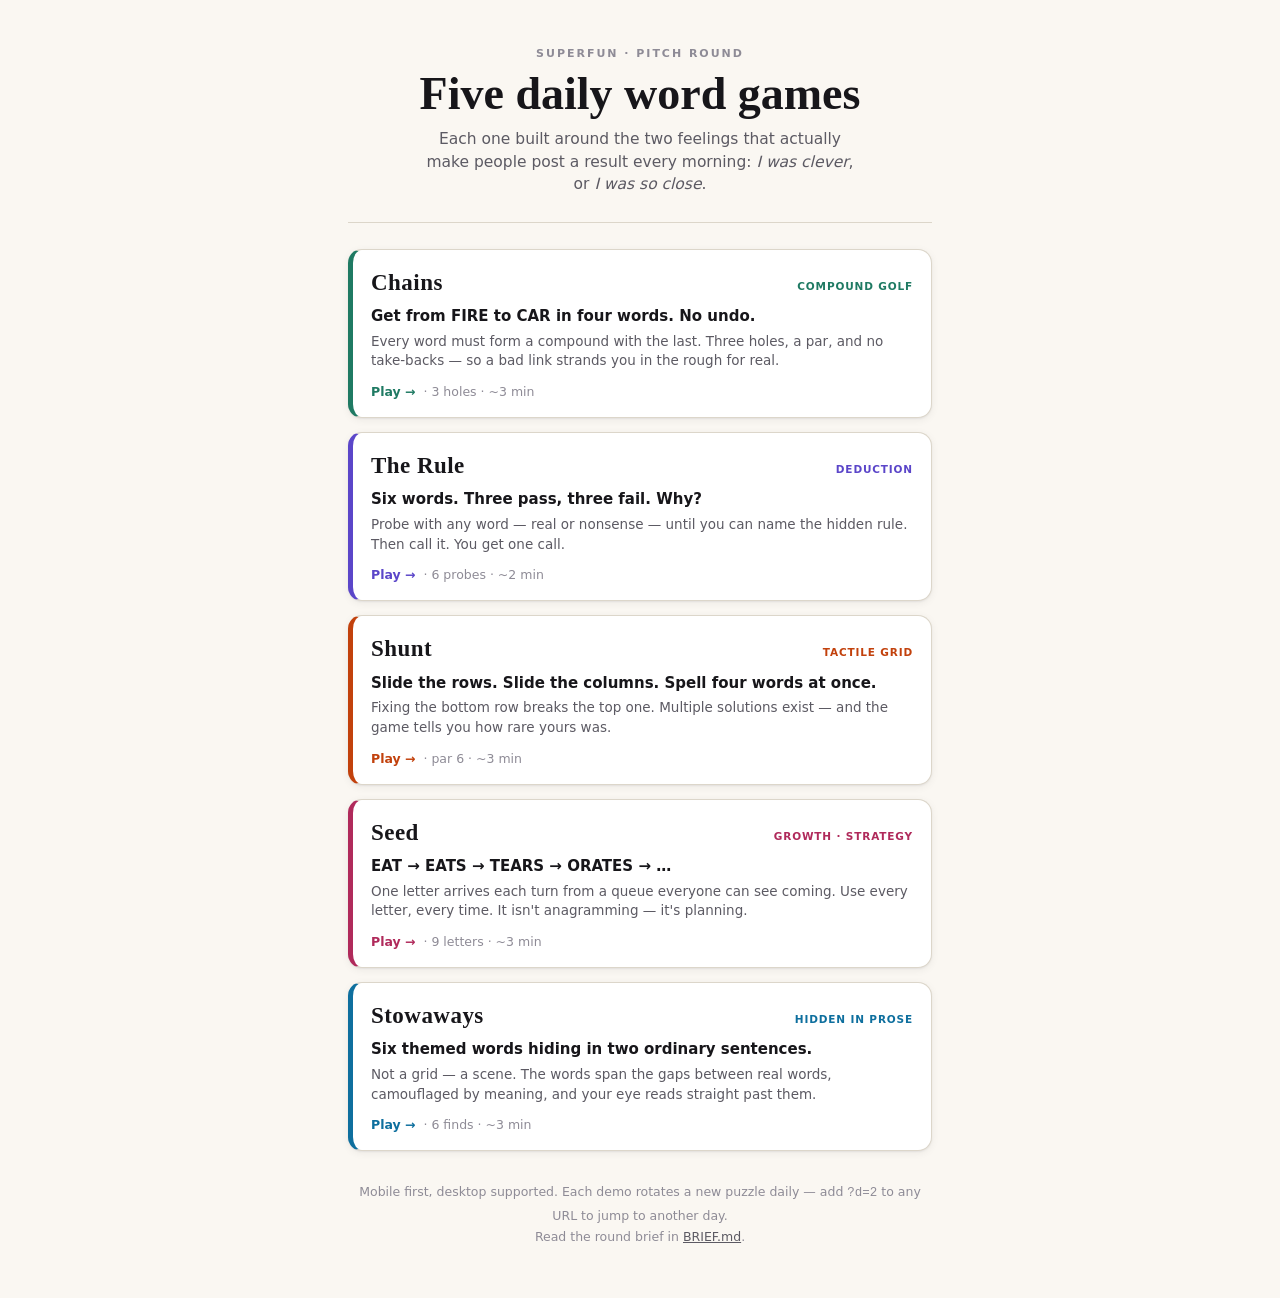
==== index.html @ ab6f42da "Add shared kit, lexicon data, and hub for the five daily word game pitches Foundation for the pitch " ====
<!doctype html>
<html lang="en">
<head>
<meta charset="utf-8">
<meta name="viewport" content="width=device-width, initial-scale=1, viewport-fit=cover">
<title>Superfun Daily — five pitches</title>
<link rel="stylesheet" href="shared/kit.css">
<style>
  .wrap { max-width: 620px; margin: 0 auto; padding: 28px 18px calc(40px + var(--safe-b)); }
  .hero { text-align: center; padding: 18px 0 26px; border-bottom: 1px solid var(--line); margin-bottom: 26px; }
  .hero .eyebrow { font-size: 11px; letter-spacing: .18em; text-transform: uppercase; color: var(--ink-3); font-weight: 700; }
  .hero h1 { font-family: var(--font-display); font-size: clamp(32px, 9vw, 46px); margin: 8px 0 10px; font-weight: 600; line-height: 1.05; }
  .hero p { color: var(--ink-2); font-size: 15.5px; margin: 0 auto; max-width: 44ch; }
  .grid { display: grid; gap: 14px; }
  .card {
    display: block; text-decoration: none; color: inherit;
    background: var(--white); border: 1px solid var(--line);
    border-left: 5px solid var(--c); border-radius: var(--r);
    padding: 16px 18px; box-shadow: var(--shadow-1);
    transition: transform .14s, box-shadow .18s;
  }
  .card:hover { transform: translateY(-2px); box-shadow: var(--shadow-2); }
  .card .top { display: flex; align-items: baseline; gap: 10px; }
  .card h2 { font-family: var(--font-display); font-size: 23px; margin: 0; font-weight: 600; letter-spacing: .02em; }
  .card .dna { margin-left: auto; font-size: 10.5px; letter-spacing: .08em; text-transform: uppercase; color: var(--c); font-weight: 700; white-space: nowrap; }
  .card .hook { color: var(--ink); font-size: 15px; margin: 7px 0 4px; font-weight: 600; }
  .card .why { color: var(--ink-2); font-size: 13.5px; margin: 0; }
  .card .go { margin-top: 12px; display: flex; gap: 8px; align-items: center; font-size: 12.5px; color: var(--ink-3); }
  .card .go b { color: var(--c); font-weight: 700; }
  .foot { margin-top: 30px; text-align: center; color: var(--ink-3); font-size: 12.5px; line-height: 1.7; }
  .foot a { color: var(--ink-2); }
</style>
</head>
<body>
<div class="wrap">
  <div class="hero">
    <div class="eyebrow">Superfun · pitch round</div>
    <h1>Five daily word games</h1>
    <p>Each one built around the two feelings that actually make people post a
       result every morning: <em>I was clever</em>, or <em>I was so close</em>.</p>
  </div>

  <div class="grid">
    <a class="card" href="chains/" style="--c:#1f7a63">
      <div class="top"><h2>Chains</h2><span class="dna">Compound golf</span></div>
      <p class="hook">Get from FIRE to CAR in four words. No undo.</p>
      <p class="why">Every word must form a compound with the last. Three holes, a par,
        and no take-backs — so a bad link strands you in the rough for real.</p>
      <div class="go"><b>Play →</b> <span>· 3 holes · ~3 min</span></div>
    </a>

    <a class="card" href="rule/" style="--c:#5b46c9">
      <div class="top"><h2>The Rule</h2><span class="dna">Deduction</span></div>
      <p class="hook">Six words. Three pass, three fail. Why?</p>
      <p class="why">Probe with any word — real or nonsense — until you can name the
        hidden rule. Then call it. You get one call.</p>
      <div class="go"><b>Play →</b> <span>· 6 probes · ~2 min</span></div>
    </a>

    <a class="card" href="shunt/" style="--c:#c2410c">
      <div class="top"><h2>Shunt</h2><span class="dna">Tactile grid</span></div>
      <p class="hook">Slide the rows. Slide the columns. Spell four words at once.</p>
      <p class="why">Fixing the bottom row breaks the top one. Multiple solutions exist —
        and the game tells you how rare yours was.</p>
      <div class="go"><b>Play →</b> <span>· par 6 · ~3 min</span></div>
    </a>

    <a class="card" href="seed/" style="--c:#b02a5b">
      <div class="top"><h2>Seed</h2><span class="dna">Growth · strategy</span></div>
      <p class="hook">EAT → EATS → TEARS → ORATES → …</p>
      <p class="why">One letter arrives each turn from a queue everyone can see coming.
        Use every letter, every time. It isn't anagramming — it's planning.</p>
      <div class="go"><b>Play →</b> <span>· 9 letters · ~3 min</span></div>
    </a>

    <a class="card" href="stowaways/" style="--c:#0e6f9e">
      <div class="top"><h2>Stowaways</h2><span class="dna">Hidden in prose</span></div>
      <p class="hook">Six themed words hiding in two ordinary sentences.</p>
      <p class="why">Not a grid — a scene. The words span the gaps between real words,
        camouflaged by meaning, and your eye reads straight past them.</p>
      <div class="go"><b>Play →</b> <span>· 6 finds · ~3 min</span></div>
    </a>
  </div>

  <p class="foot">
    Mobile first, desktop supported. Each demo rotates a new puzzle daily —
    add <code>?d=2</code> to any URL to jump to another day.<br>
    Read the round brief in <a href="BRIEF.md">BRIEF.md</a>.
  </p>
</div>
</body>
</html>
---- shared/kit.css ----
/* ============================================================
   SUPERFUN DAILY — shared kit
   Mobile-first. One visual language across all five pitches.
   Each game sets --accent / --accent-soft on :root to reskin.
   ============================================================ */

:root {
  --paper:      #faf7f2;
  --paper-2:    #f1ece3;
  --ink:        #17161a;
  --ink-2:      #5c5a63;
  --ink-3:      #8e8b96;
  --line:       #dcd6ca;
  --line-2:     #c6bfb0;
  --white:      #ffffff;

  --accent:      #1f7a63;
  --accent-soft: #d9ece5;
  --accent-ink:  #ffffff;

  --good:       #2e7d4f;
  --good-soft:  #dcefe2;
  --warn:       #b8860b;
  --warn-soft:  #f7ecd0;
  --bad:        #b3402f;
  --bad-soft:   #f7e0da;

  --r-sm: 8px;
  --r:    14px;
  --r-lg: 22px;
  --r-pill: 999px;

  --shadow-1: 0 1px 2px rgba(23,22,26,.06), 0 2px 8px rgba(23,22,26,.06);
  --shadow-2: 0 2px 4px rgba(23,22,26,.08), 0 8px 24px rgba(23,22,26,.10);
  --shadow-press: inset 0 2px 6px rgba(23,22,26,.14);

  --font-display: ui-serif, "Iowan Old Style", "Palatino Linotype", Palatino, Georgia, serif;
  --font-ui: ui-sans-serif, system-ui, -apple-system, "Segoe UI", Roboto, "Helvetica Neue", Arial, sans-serif;
  --font-tile: ui-rounded, "SF Pro Rounded", ui-sans-serif, system-ui, "Segoe UI", Roboto, sans-serif;
  --font-mono: ui-monospace, SFMono-Regular, "SF Mono", Menlo, Consolas, monospace;

  --maxw: 560px;
  --safe-b: env(safe-area-inset-bottom, 0px);
  color-scheme: light dark;
}

@media (prefers-color-scheme: dark) {
  :root {
    --paper:   #16151a;
    --paper-2: #1f1e25;
    --ink:     #f4f1ea;
    --ink-2:   #a7a3b0;
    --ink-3:   #77737f;
    --line:    #35323d;
    --line-2:  #4a4653;
    --white:   #24232b;

    --accent-soft: #17342c;
    --good-soft: #17311f;
    --warn-soft: #3a2f12;
    --bad-soft:  #3a1f19;
    --shadow-1: 0 1px 2px rgba(0,0,0,.4), 0 2px 8px rgba(0,0,0,.3);
    --shadow-2: 0 2px 4px rgba(0,0,0,.45), 0 8px 24px rgba(0,0,0,.4);
    --shadow-press: inset 0 2px 6px rgba(0,0,0,.45);
  }
}
:root[data-theme="dark"] {
  --paper:   #16151a; --paper-2: #1f1e25; --ink: #f4f1ea; --ink-2: #a7a3b0;
  --ink-3:   #77737f; --line: #35323d; --line-2: #4a4653; --white: #24232b;
  --accent-soft: #17342c; --good-soft: #17311f; --warn-soft: #3a2f12; --bad-soft: #3a1f19;
  --shadow-1: 0 1px 2px rgba(0,0,0,.4), 0 2px 8px rgba(0,0,0,.3);
  --shadow-2: 0 2px 4px rgba(0,0,0,.45), 0 8px 24px rgba(0,0,0,.4);
  --shadow-press: inset 0 2px 6px rgba(0,0,0,.45);
}
:root[data-theme="light"] {
  --paper: #faf7f2; --paper-2: #f1ece3; --ink: #17161a; --ink-2: #5c5a63;
  --ink-3: #8e8b96; --line: #dcd6ca; --line-2: #c6bfb0; --white: #ffffff;
  --accent-soft: #d9ece5; --good-soft: #dcefe2; --warn-soft: #f7ecd0; --bad-soft: #f7e0da;
}

* { box-sizing: border-box; }
html, body { margin: 0; padding: 0; }
html { -webkit-text-size-adjust: 100%; }

body {
  background: var(--paper);
  color: var(--ink);
  font-family: var(--font-ui);
  font-size: 16px;
  line-height: 1.45;
  min-height: 100dvh;
  overscroll-behavior-y: none;
  -webkit-font-smoothing: antialiased;
}

button { font: inherit; color: inherit; }
:focus-visible { outline: 3px solid var(--accent); outline-offset: 2px; border-radius: 4px; }

/* ---------- layout ---------- */
.app {
  max-width: var(--maxw);
  margin: 0 auto;
  min-height: 100dvh;
  display: flex;
  flex-direction: column;
  padding: 0 16px calc(16px + var(--safe-b));
}
.stage { flex: 1; display: flex; flex-direction: column; justify-content: center; gap: 18px; padding: 8px 0; }

/* ---------- top bar ---------- */
.bar {
  display: flex; align-items: center; gap: 10px;
  padding: 12px 0 10px;
  border-bottom: 1px solid var(--line);
  margin-bottom: 14px;
}
.bar h1 {
  font-family: var(--font-display);
  font-size: 21px; font-weight: 600; letter-spacing: .04em;
  margin: 0; flex: 1; text-align: center; text-transform: uppercase;
}
.bar .puzz-no { font-family: var(--font-mono); font-size: 11px; color: var(--ink-3); letter-spacing: .06em; }
.iconbtn {
  width: 38px; height: 38px; flex: 0 0 38px;
  display: grid; place-items: center;
  background: transparent; border: 1px solid var(--line);
  border-radius: var(--r-pill); cursor: pointer; color: var(--ink-2);
  transition: background .15s, color .15s, border-color .15s;
}
.iconbtn:hover { background: var(--paper-2); color: var(--ink); }
.iconbtn svg { width: 18px; height: 18px; }

/* ---------- prompt strip ---------- */
.prompt {
  background: var(--white);
  border: 1px solid var(--line);
  border-radius: var(--r);
  padding: 12px 14px;
  box-shadow: var(--shadow-1);
}
.prompt .k {
  font-family: var(--font-ui); font-size: 11px; font-weight: 700;
  letter-spacing: .12em; text-transform: uppercase; color: var(--accent);
  display: block; margin-bottom: 3px;
}
.prompt .v { font-size: 14.5px; color: var(--ink-2); }

/* ---------- buttons ---------- */
.btn {
  appearance: none; border: 1px solid var(--line-2);
  background: var(--white); color: var(--ink);
  border-radius: var(--r-pill); padding: 12px 20px;
  font-size: 15px; font-weight: 600; cursor: pointer;
  box-shadow: var(--shadow-1);
  transition: transform .1s, box-shadow .15s, background .15s;
  touch-action: manipulation; -webkit-tap-highlight-color: transparent;
}
.btn:active { transform: translateY(1px); box-shadow: none; }
.btn[disabled] { opacity: .45; cursor: default; }
.btn.primary { background: var(--accent); color: var(--accent-ink); border-color: transparent; }
.btn.ghost { background: transparent; box-shadow: none; border-color: var(--line); color: var(--ink-2); }
.btn.wide { width: 100%; }
.btn.sm { padding: 8px 14px; font-size: 13.5px; }

/* ---------- generic tiles ---------- */
.tile {
  display: grid; place-items: center;
  background: var(--white); border: 1.5px solid var(--line-2);
  border-radius: var(--r-sm);
  font-family: var(--font-tile); font-weight: 700;
  text-transform: uppercase; user-select: none;
  transition: transform .12s, background .18s, border-color .18s, color .18s;
}

/* ---------- toast ---------- */
#toast-layer {
  position: fixed; left: 0; right: 0; top: 64px;
  display: flex; flex-direction: column; align-items: center; gap: 8px;
  pointer-events: none; z-index: 90; padding: 0 16px;
}
.toast {
  background: var(--ink); color: var(--paper);
  padding: 10px 18px; border-radius: var(--r-pill);
  font-size: 14px; font-weight: 600; box-shadow: var(--shadow-2);
  animation: toast-in .18s ease-out, toast-out .3s ease-in forwards;
  animation-delay: 0s, 1.5s; max-width: 100%; text-align: center;
}
@keyframes toast-in { from { opacity: 0; transform: translateY(-10px) } }
@keyframes toast-out { to { opacity: 0; transform: translateY(-8px) } }

/* ---------- sheet / modal ---------- */
.scrim {
  position: fixed; inset: 0; background: rgba(10,9,12,.5);
  backdrop-filter: blur(3px); z-index: 100;
  display: flex; align-items: flex-end; justify-content: center;
  animation: fade .2s ease-out;
}
@media (min-width: 620px) { .scrim { align-items: center; } }
@keyframes fade { from { opacity: 0 } }
.sheet {
  background: var(--paper); width: 100%; max-width: var(--maxw);
  border-radius: var(--r-lg) var(--r-lg) 0 0;
  padding: 22px 20px calc(22px + var(--safe-b));
  box-shadow: var(--shadow-2); max-height: 88dvh; overflow-y: auto;
  animation: sheet-up .26s cubic-bezier(.2,.9,.3,1);
}
@media (min-width: 620px) { .sheet { border-radius: var(--r-lg); margin: 20px; } }
@keyframes sheet-up { from { transform: translateY(24px); opacity: .4 } }
.sheet h2 {
  font-family: var(--font-display); font-size: 26px; margin: 0 0 4px;
  text-align: center; font-weight: 600;
}
.sheet .sub { text-align: center; color: var(--ink-2); font-size: 14.5px; margin: 0 0 18px; }
.sheet .rules { font-size: 14.5px; color: var(--ink-2); line-height: 1.6; }
.sheet .rules li { margin-bottom: 8px; }
.sheet .rules b, .sheet .rules strong { color: var(--ink); }

/* ---------- result / share ---------- */
.verdict {
  font-family: var(--font-display); font-size: 30px; font-weight: 600;
  text-align: center; margin: 0 0 2px;
}
.sharegrid {
  font-family: var(--font-mono); font-size: 17px; line-height: 1.35;
  text-align: center; white-space: pre; letter-spacing: .06em;
  background: var(--white); border: 1px solid var(--line);
  border-radius: var(--r); padding: 14px; margin: 14px 0;
  overflow-x: auto;
}
.statrow { display: flex; justify-content: center; gap: 6px; margin: 14px 0; }
.stat {
  flex: 1; background: var(--white); border: 1px solid var(--line);
  border-radius: var(--r-sm); padding: 9px 4px; text-align: center;
}
.stat .n { font-family: var(--font-display); font-size: 22px; font-weight: 600; display: block; line-height: 1.1; }
.stat .l { font-size: 10px; text-transform: uppercase; letter-spacing: .08em; color: var(--ink-3); }

/* ---------- keyboard ---------- */
.kbd { display: flex; flex-direction: column; gap: 6px; margin-top: auto; padding-top: 10px; }
.kbd-row { display: flex; gap: 5px; justify-content: center; }
.key {
  flex: 1 1 0; min-width: 0; height: 50px;
  display: grid; place-items: center;
  background: var(--white); border: 1px solid var(--line);
  border-radius: var(--r-sm); font-size: 15px; font-weight: 700;
  font-family: var(--font-tile); cursor: pointer; user-select: none;
  box-shadow: 0 1.5px 0 var(--line-2);
  touch-action: manipulation; -webkit-tap-highlight-color: transparent;
}
.key:active { transform: translateY(1.5px); box-shadow: none; }
.key.wide { flex: 1.6 1 0; font-size: 12px; letter-spacing: .06em; }
.key.act { background: var(--accent); color: var(--accent-ink); border-color: transparent; box-shadow: 0 1.5px 0 rgba(0,0,0,.2); }
.key.dim { opacity: .35; }
@media (min-width: 620px) { .kbd { display: none; } }

/* ---------- misc ---------- */
.hint { text-align: center; font-size: 13px; color: var(--ink-3); }
.shake { animation: shake .4s; }
@keyframes shake { 10%,90%{transform:translateX(-2px)} 20%,80%{transform:translateX(4px)} 30%,50%,70%{transform:translateX(-6px)} 40%,60%{transform:translateX(6px)} }
.pop { animation: pop .22s ease-out; }
@keyframes pop { 50% { transform: scale(1.12) } }
.sr { position: absolute; width: 1px; height: 1px; overflow: hidden; clip: rect(0 0 0 0); white-space: nowrap; }

@media (prefers-reduced-motion: reduce) {
  *, *::before, *::after { animation-duration: .01ms !important; transition-duration: .01ms !important; }
}
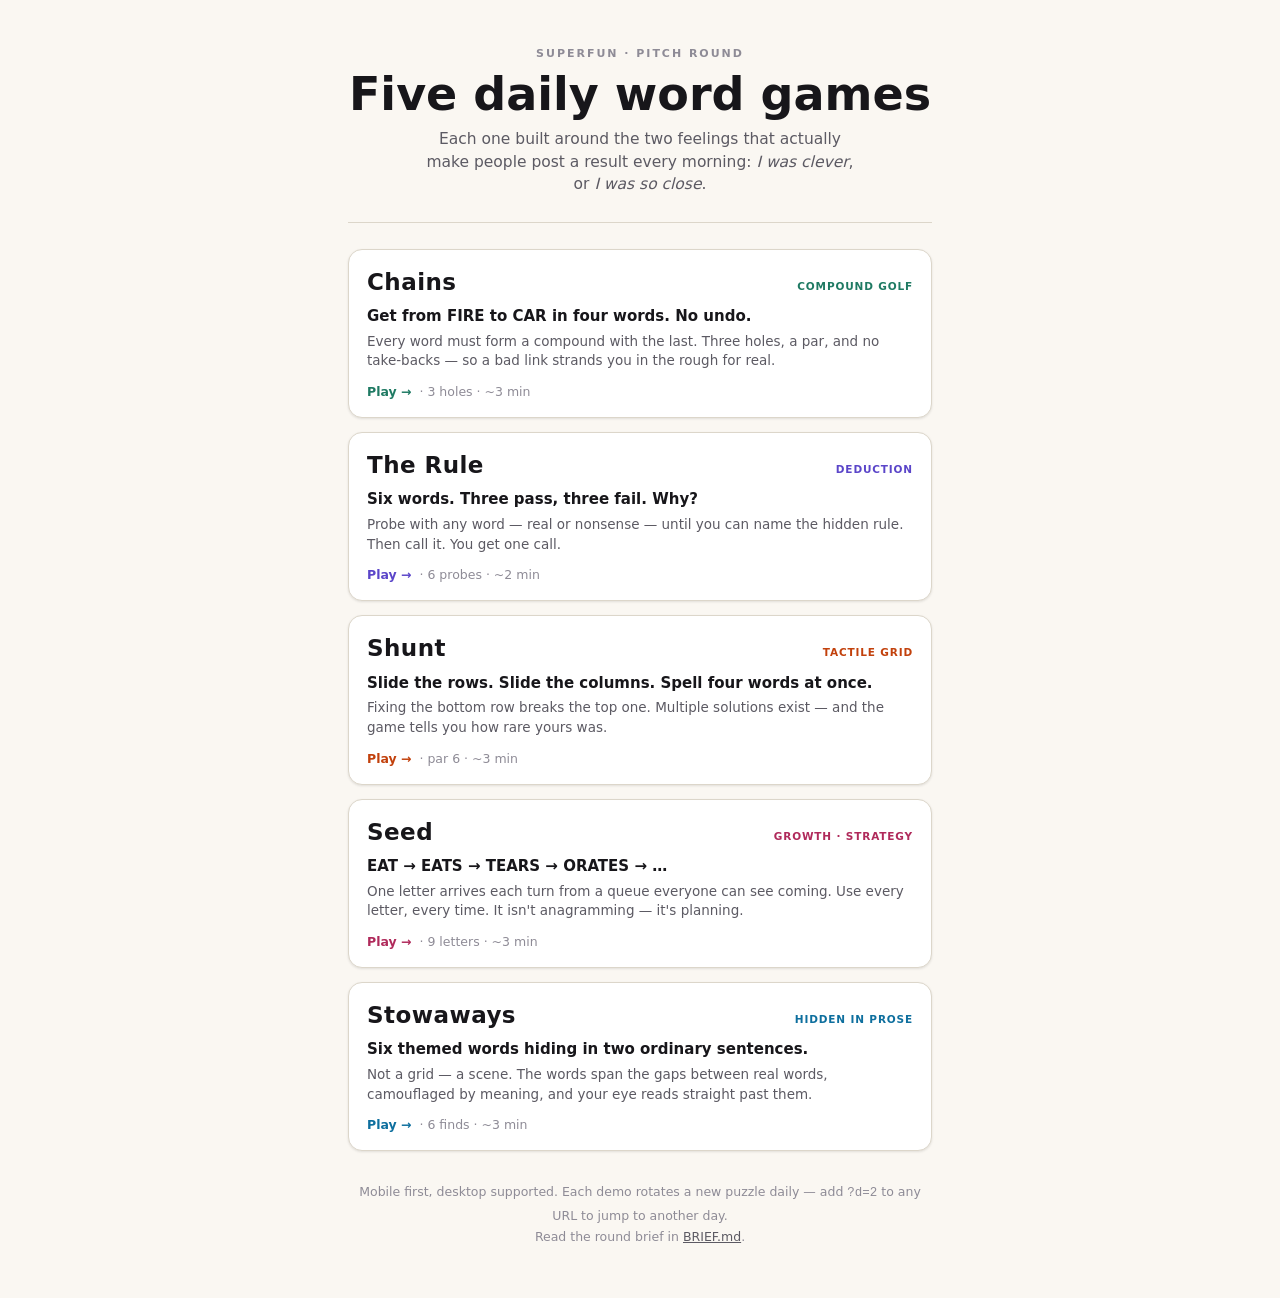
==== commit 95c75ed2: "Remove colored side borders from hub cards and stowaways find list The 5px accent stripe down the le" ====
--- a/index.html
+++ b/index.html
@@ -15,10 +15,11 @@
   .card {
     display: block; text-decoration: none; color: inherit;
     background: var(--white); border: 1px solid var(--line);
-    border-left: 5px solid var(--c); border-radius: var(--r);
+    border-radius: var(--r);
     padding: 16px 18px; box-shadow: var(--shadow-1);
-    transition: transform .14s, box-shadow .18s;
+    transition: transform .14s, box-shadow .18s, border-color .18s;
   }
+  .card:hover { border-color: var(--c); }
   .card:hover { transform: translateY(-2px); box-shadow: var(--shadow-2); }
   .card .top { display: flex; align-items: baseline; gap: 10px; }
   .card h2 { font-family: var(--font-display); font-size: 23px; margin: 0; font-weight: 600; letter-spacing: .02em; }
--- a/shared/kit.css
+++ b/shared/kit.css
@@ -3,6 +3,8 @@
    Mobile-first. One visual language across all five pitches.
    Each game sets --accent / --accent-soft on :root to reskin.
    ============================================================ */
+
+@import url('https://fonts.googleapis.com/css2?family=Google+Sans+Code:wght@400..700&family=Google+Sans+Flex:wght@300..800&display=swap');
 
 :root {
   --paper:      #faf7f2;
@@ -30,14 +32,15 @@
   --r-lg: 22px;
   --r-pill: 999px;
 
-  --shadow-1: 0 1px 2px rgba(23,22,26,.06), 0 2px 8px rgba(23,22,26,.06);
-  --shadow-2: 0 2px 4px rgba(23,22,26,.08), 0 8px 24px rgba(23,22,26,.10);
-  --shadow-press: inset 0 2px 6px rgba(23,22,26,.14);
-
-  --font-display: ui-serif, "Iowan Old Style", "Palatino Linotype", Palatino, Georgia, serif;
-  --font-ui: ui-sans-serif, system-ui, -apple-system, "Segoe UI", Roboto, "Helvetica Neue", Arial, sans-serif;
-  --font-tile: ui-rounded, "SF Pro Rounded", ui-sans-serif, system-ui, "Segoe UI", Roboto, sans-serif;
-  --font-mono: ui-monospace, SFMono-Regular, "SF Mono", Menlo, Consolas, monospace;
+  /* Soft, even elevation on every side. No single-edge "chin" shadows —
+     they read as a 3D lip and cheapen the whole surface. */
+  --shadow-1: 0 1px 3px rgba(23,22,26,.07), 0 1px 2px rgba(23,22,26,.04);
+  --shadow-2: 0 4px 16px rgba(23,22,26,.10), 0 2px 6px rgba(23,22,26,.06);
+
+  --font-display: "Google Sans Flex", ui-sans-serif, system-ui, -apple-system, "Segoe UI", Roboto, sans-serif;
+  --font-ui: "Google Sans Flex", ui-sans-serif, system-ui, -apple-system, "Segoe UI", Roboto, sans-serif;
+  --font-tile: "Google Sans Flex", ui-sans-serif, system-ui, -apple-system, "Segoe UI", Roboto, sans-serif;
+  --font-mono: "Google Sans Code", ui-monospace, SFMono-Regular, Menlo, Consolas, monospace;
 
   --maxw: 560px;
   --safe-b: env(safe-area-inset-bottom, 0px);
@@ -59,18 +62,16 @@
     --good-soft: #17311f;
     --warn-soft: #3a2f12;
     --bad-soft:  #3a1f19;
-    --shadow-1: 0 1px 2px rgba(0,0,0,.4), 0 2px 8px rgba(0,0,0,.3);
-    --shadow-2: 0 2px 4px rgba(0,0,0,.45), 0 8px 24px rgba(0,0,0,.4);
-    --shadow-press: inset 0 2px 6px rgba(0,0,0,.45);
+    --shadow-1: 0 1px 3px rgba(0,0,0,.45), 0 1px 2px rgba(0,0,0,.3);
+    --shadow-2: 0 4px 16px rgba(0,0,0,.5), 0 2px 6px rgba(0,0,0,.35);
   }
 }
 :root[data-theme="dark"] {
   --paper:   #16151a; --paper-2: #1f1e25; --ink: #f4f1ea; --ink-2: #a7a3b0;
   --ink-3:   #77737f; --line: #35323d; --line-2: #4a4653; --white: #24232b;
   --accent-soft: #17342c; --good-soft: #17311f; --warn-soft: #3a2f12; --bad-soft: #3a1f19;
-  --shadow-1: 0 1px 2px rgba(0,0,0,.4), 0 2px 8px rgba(0,0,0,.3);
-  --shadow-2: 0 2px 4px rgba(0,0,0,.45), 0 8px 24px rgba(0,0,0,.4);
-  --shadow-press: inset 0 2px 6px rgba(0,0,0,.45);
+  --shadow-1: 0 1px 3px rgba(0,0,0,.45), 0 1px 2px rgba(0,0,0,.3);
+  --shadow-2: 0 4px 16px rgba(0,0,0,.5), 0 2px 6px rgba(0,0,0,.35);
 }
 :root[data-theme="light"] {
   --paper: #faf7f2; --paper-2: #f1ece3; --ink: #17161a; --ink-2: #5c5a63;
@@ -116,7 +117,7 @@
 }
 .bar h1 {
   font-family: var(--font-display);
-  font-size: 21px; font-weight: 600; letter-spacing: .04em;
+  font-size: 20px; font-weight: 700; letter-spacing: .10em;
   margin: 0; flex: 1; text-align: center; text-transform: uppercase;
 }
 .bar .puzz-no { font-family: var(--font-mono); font-size: 11px; color: var(--ink-3); letter-spacing: .06em; }
@@ -208,7 +209,7 @@
 @keyframes sheet-up { from { transform: translateY(24px); opacity: .4 } }
 .sheet h2 {
   font-family: var(--font-display); font-size: 26px; margin: 0 0 4px;
-  text-align: center; font-weight: 600;
+  text-align: center; font-weight: 700; letter-spacing: -.015em;
 }
 .sheet .sub { text-align: center; color: var(--ink-2); font-size: 14.5px; margin: 0 0 18px; }
 .sheet .rules { font-size: 14.5px; color: var(--ink-2); line-height: 1.6; }
@@ -217,7 +218,7 @@
 
 /* ---------- result / share ---------- */
 .verdict {
-  font-family: var(--font-display); font-size: 30px; font-weight: 600;
+  font-family: var(--font-display); font-size: 31px; font-weight: 700; letter-spacing: -.02em;
   text-align: center; margin: 0 0 2px;
 }
 .sharegrid {
@@ -232,7 +233,7 @@
   flex: 1; background: var(--white); border: 1px solid var(--line);
   border-radius: var(--r-sm); padding: 9px 4px; text-align: center;
 }
-.stat .n { font-family: var(--font-display); font-size: 22px; font-weight: 600; display: block; line-height: 1.1; }
+.stat .n { font-family: var(--font-display); font-size: 22px; font-weight: 700; display: block; line-height: 1.1; letter-spacing: -.02em; }
 .stat .l { font-size: 10px; text-transform: uppercase; letter-spacing: .08em; color: var(--ink-3); }
 
 /* ---------- keyboard ---------- */
@@ -244,12 +245,13 @@
   background: var(--white); border: 1px solid var(--line);
   border-radius: var(--r-sm); font-size: 15px; font-weight: 700;
   font-family: var(--font-tile); cursor: pointer; user-select: none;
-  box-shadow: 0 1.5px 0 var(--line-2);
+  box-shadow: var(--shadow-1);
+  transition: background .12s, transform .08s, box-shadow .12s;
   touch-action: manipulation; -webkit-tap-highlight-color: transparent;
 }
-.key:active { transform: translateY(1.5px); box-shadow: none; }
+.key:active { transform: scale(.94); background: var(--paper-2); box-shadow: none; }
 .key.wide { flex: 1.6 1 0; font-size: 12px; letter-spacing: .06em; }
-.key.act { background: var(--accent); color: var(--accent-ink); border-color: transparent; box-shadow: 0 1.5px 0 rgba(0,0,0,.2); }
+.key.act { background: var(--accent); color: var(--accent-ink); border-color: transparent; }
 .key.dim { opacity: .35; }
 @media (min-width: 620px) { .kbd { display: none; } }
 
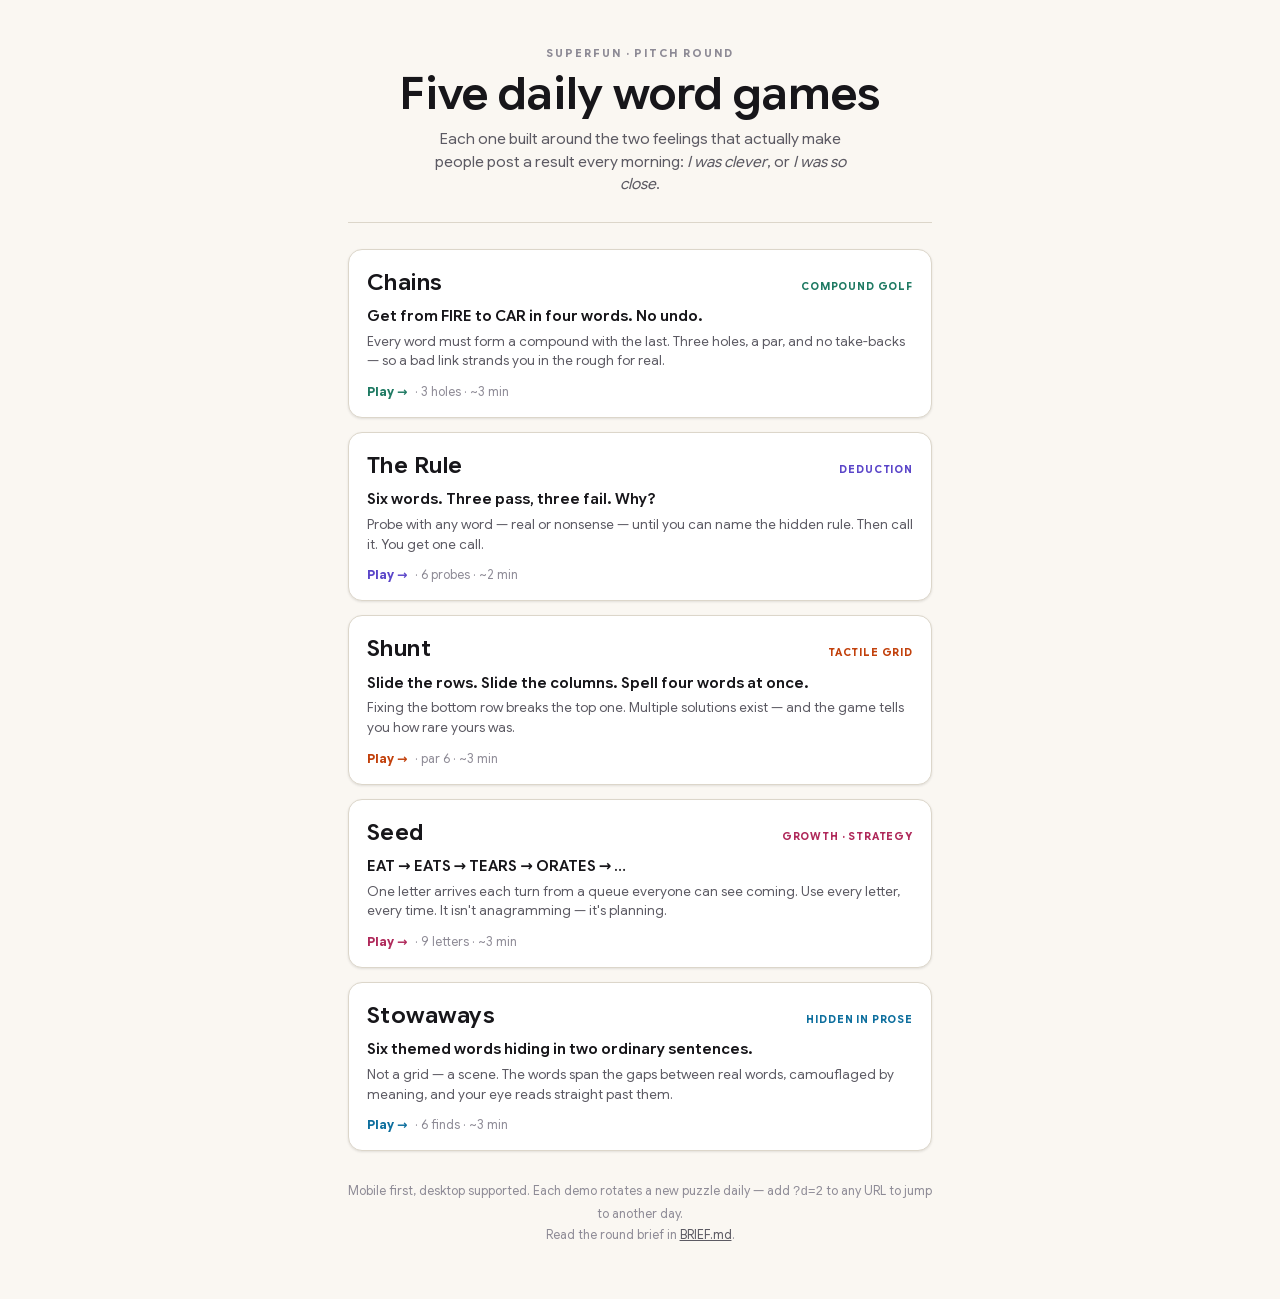
==== commit 3c4978e2: "Foundation: offline type + Material Symbols, kit motion/onboarding primitives The brief requires eve" ====
--- a/index.html
+++ b/index.html
@@ -4,6 +4,8 @@
 <meta charset="utf-8">
 <meta name="viewport" content="width=device-width, initial-scale=1, viewport-fit=cover">
 <title>Superfun Daily — five pitches</title>
+<link rel="stylesheet" href="shared/fonts.css">
+<link rel="stylesheet" href="shared/icons.css">
 <link rel="stylesheet" href="shared/kit.css">
 <style>
   .wrap { max-width: 620px; margin: 0 auto; padding: 28px 18px calc(40px + var(--safe-b)); }
--- a/shared/fonts.css
+++ b/shared/fonts.css
@@ -0,0 +1,44 @@
+/* ============================================================
+   SUPERFUN DAILY — suite type (UI + mono)
+   Google Fonts, latin + latin-ext only, inlined as base64 so every
+   demo renders correctly opened straight from file:// with no
+   network and no CDN. Regenerate with tools/mkfonts.py.
+   Source query: css2?family=Google+Sans+Code:wght@400..700&family=Google+Sans+Flex:wght@300..800
+   ============================================================ */
+/* Google Sans Code · latin-ext */
+@font-face {
+  font-family: 'Google Sans Code';
+  font-style: normal;
+  font-weight: 400 700;
+  src: url([data-uri]) format('woff2');
+  unicode-range: U+0100-02BA, U+02BD-02C5, U+02C7-02CC, U+02CE-02D7, U+02DD-02FF, U+0304, U+0308, U+0329, U+1D00-1DBF, U+1E00-1E9F, U+1EF2-1EFF, U+2020, U+20A0-20AB, U+20AD-20C0, U+2113, U+2C60-2C7F, U+A720-A7FF;
+}
+
+/* Google Sans Code · latin */
+@font-face {
+  font-family: 'Google Sans Code';
+  font-style: normal;
+  font-weight: 400 700;
+  src: url([data-uri]) format('woff2');
+  unicode-range: U+0000-00FF, U+0131, U+0152-0153, U+02BB-02BC, U+02C6, U+02DA, U+02DC, U+0304, U+0308, U+0329, U+2000-206F, U+20AC, U+2122, U+2191, U+2193, U+2212, U+2215, U+FEFF, U+FFFD;
+}
+
+/* Google Sans Flex · latin-ext */
+@font-face {
+  font-family: 'Google Sans Flex';
+  font-style: normal;
+  font-weight: 300 800;
+  font-stretch: 100%;
+  src: url([data-uri]) format('woff2');
+  unicode-range: U+0100-02BA, U+02BD-02C5, U+02C7-02CC, U+02CE-02D7, U+02DD-02FF, U+0304, U+0308, U+0329, U+1D00-1DBF, U+1E00-1E9F, U+1EF2-1EFF, U+2020, U+20A0-20AB, U+20AD-20C0, U+2113, U+2C60-2C7F, U+A720-A7FF;
+}
+
+/* Google Sans Flex · latin */
+@font-face {
+  font-family: 'Google Sans Flex';
+  font-style: normal;
+  font-weight: 300 800;
+  font-stretch: 100%;
+  src: url([data-uri]) format('woff2');
+  unicode-range: U+0000-00FF, U+0131, U+0152-0153, U+02BB-02BC, U+02C6, U+02DA, U+02DC, U+0304, U+0308, U+0329, U+2000-206F, U+20AC, U+2122, U+2191, U+2193, U+2212, U+2215, U+FEFF, U+FFFD;
+}
--- a/shared/icons.css
+++ b/shared/icons.css
@@ -0,0 +1,37 @@
+/* ============================================================
+   SUPERFUN DAILY — icon face
+   Material Symbols Rounded (Google Fonts), subsetted to the 132
+   glyphs this suite actually uses and inlined as base64 so every demo
+   works opened straight from file:// with no network and no CDN.
+
+   Regenerate with tools/icons.txt + tools/mkicons.py.
+
+   Usage:  <span class="ms">rowing</span>
+   Axes:   --ms-fill 0..1 · --ms-wght 100..700 · --ms-grad -50..200 · --ms-opsz 20..48
+   ============================================================ */
+@font-face {
+  font-family: 'Material Symbols Rounded';
+  font-style: normal;
+  font-weight: 100 700;
+  font-display: block;
+  src: url([data-uri]) format('woff2');
+}
+
+.ms {
+  font-family: 'Material Symbols Rounded';
+  font-weight: normal; font-style: normal;
+  font-size: var(--ms-size, 24px);
+  line-height: 1;
+  letter-spacing: normal; text-transform: none;
+  display: inline-block; white-space: nowrap; word-wrap: normal;
+  direction: ltr; -webkit-font-feature-settings: 'liga'; font-feature-settings: 'liga';
+  -webkit-font-smoothing: antialiased;
+  font-variation-settings:
+    'FILL' var(--ms-fill, 0),
+    'wght' var(--ms-wght, 400),
+    'GRAD' var(--ms-grad, 0),
+    'opsz' var(--ms-opsz, 24);
+  transition: font-variation-settings .28s cubic-bezier(.2,.9,.3,1);
+  user-select: none;
+}
+.ms.fill { --ms-fill: 1; }
--- a/shared/kit.css
+++ b/shared/kit.css
@@ -4,7 +4,10 @@
    Each game sets --accent / --accent-soft on :root to reskin.
    ============================================================ */
 
-@import url('https://fonts.googleapis.com/css2?family=Google+Sans+Code:wght@400..700&family=Google+Sans+Flex:wght@300..800&display=swap');
+/* Type and icons are inlined in shared/fonts.css and shared/icons.css, linked
+   ahead of this file by every demo. No @import, no CDN: the brief requires
+   these to run opened straight from file://, and a network font request there
+   silently falls back to system sans and breaks every tracking value below. */
 
 :root {
   --paper:      #faf7f2;
@@ -44,6 +47,18 @@
 
   --maxw: 560px;
   --safe-b: env(safe-area-inset-bottom, 0px);
+  --safe-t: env(safe-area-inset-top, 0px);
+
+  /* One motion vocabulary for all five. Everything that moves picks from
+     these: UI acknowledgements are --ease-out, anything that should feel
+     physical (a tile landing, a sheet arriving) is --ease-spring. */
+  --ease-out:    cubic-bezier(.22, 1, .36, 1);
+  --ease-spring: cubic-bezier(.18, 1.25, .4, 1);
+  --ease-in-out: cubic-bezier(.65, 0, .35, 1);
+  --dur-1: .14s;
+  --dur-2: .26s;
+  --dur-3: .42s;
+
   color-scheme: light dark;
 }
 
@@ -122,14 +137,24 @@
 }
 .bar .puzz-no { font-family: var(--font-mono); font-size: 11px; color: var(--ink-3); letter-spacing: .06em; }
 .iconbtn {
-  width: 38px; height: 38px; flex: 0 0 38px;
+  width: 44px; height: 44px; flex: 0 0 44px;          /* thumb target, always */
   display: grid; place-items: center;
   background: transparent; border: 1px solid var(--line);
   border-radius: var(--r-pill); cursor: pointer; color: var(--ink-2);
-  transition: background .15s, color .15s, border-color .15s;
+  text-decoration: none; padding: 0;
+  transition: background var(--dur-1), color var(--dur-1),
+              border-color var(--dur-1), transform .1s;
+  touch-action: manipulation; -webkit-tap-highlight-color: transparent;
 }
 .iconbtn:hover { background: var(--paper-2); color: var(--ink); }
+.iconbtn:active { transform: scale(.9); }
 .iconbtn svg { width: 18px; height: 18px; }
+.iconbtn .ms { --ms-size: 21px; --ms-opsz: 24; }
+/* the icon fills on press — the Material Symbols FILL axis doing the one
+   thing an SVG can't: interpolating between two drawings of the same mark */
+.iconbtn:active .ms, .iconbtn[aria-expanded="true"] .ms { --ms-fill: 1; }
+.iconbtn.on { color: var(--accent); border-color: var(--accent); background: var(--accent-soft); }
+.iconbtn.on .ms { --ms-fill: 1; }
 
 /* ---------- prompt strip ---------- */
 .prompt {
@@ -162,6 +187,12 @@
 .btn.ghost { background: transparent; box-shadow: none; border-color: var(--line); color: var(--ink-2); }
 .btn.wide { width: 100%; }
 .btn.sm { padding: 8px 14px; font-size: 13.5px; }
+/* buttons that carry a symbol centre their content and keep the label on the
+   optical centre line — a bare inline-block icon sits ~1px high otherwise */
+.btn:has(.ms) { display: inline-flex; align-items: center; justify-content: center; gap: 8px; }
+.btn .ms { --ms-size: 19px; --ms-wght: 500; margin-top: -1px; }
+.btn.primary .ms { --ms-fill: 1; }
+.btn.sm .ms { --ms-size: 17px; }
 
 /* ---------- generic tiles ---------- */
 .tile {
@@ -263,6 +294,126 @@
 @keyframes pop { 50% { transform: scale(1.12) } }
 .sr { position: absolute; width: 1px; height: 1px; overflow: hidden; clip: rect(0 0 0 0); white-space: nowrap; }
 
+/* ============================================================
+   SHARED DELIGHT + ONBOARDING PRIMITIVES
+   Five games, one motion vocabulary. Anything below is used by more
+   than one demo; anything game-specific lives in that game's own
+   <style> block so a pitch stays legible as a single file.
+   ============================================================ */
+
+/* ---------- staggered entrance ----------
+   Put .stagger on a container and every direct child rises in sequence.
+   Used on every result sheet, so a verdict lands as a beat rather than a
+   wall of information appearing at once. */
+.stagger > * { animation: rise var(--dur-3) var(--ease-out) backwards; }
+.stagger > *:nth-child(1) { animation-delay: .02s }
+.stagger > *:nth-child(2) { animation-delay: .08s }
+.stagger > *:nth-child(3) { animation-delay: .14s }
+.stagger > *:nth-child(4) { animation-delay: .20s }
+.stagger > *:nth-child(5) { animation-delay: .26s }
+.stagger > *:nth-child(6) { animation-delay: .32s }
+.stagger > *:nth-child(7) { animation-delay: .38s }
+.stagger > *:nth-child(n+8) { animation-delay: .44s }
+@keyframes rise { from { opacity: 0; transform: translateY(9px) } }
+
+/* ---------- sheet furniture ---------- */
+.sheet .grab {
+  width: 38px; height: 4px; border-radius: 2px; background: var(--line-2);
+  margin: -8px auto 14px; flex: 0 0 auto;
+}
+@media (min-width: 620px) { .sheet .grab { display: none; } }
+.sheet .sheet-x {
+  position: absolute; top: 12px; right: 12px; z-index: 2;
+  width: 36px; height: 36px; border-radius: var(--r-pill);
+  display: grid; place-items: center; cursor: pointer;
+  background: var(--paper-2); border: 1px solid var(--line); color: var(--ink-3);
+  transition: color var(--dur-1), background var(--dur-1);
+}
+.sheet .sheet-x:hover { color: var(--ink); background: var(--line); }
+.sheet .sheet-x .ms { --ms-size: 19px; }
+.sheet { position: relative; }
+/* the sheet lifts off the scrim rather than sliding flatly up */
+@keyframes sheet-up-2 { from { transform: translateY(30px) scale(.985); opacity: 0 } }
+.scrim.leaving { animation: fade .18s ease-in reverse forwards; pointer-events: none; }
+.scrim.leaving .sheet { animation: sheet-up-2 .2s ease-in reverse forwards; }
+
+/* ---------- the coach mark ----------
+   A first-timer should never have to read a rules sheet to make their first
+   move. Kit.tour() spotlights the one thing to touch, says one sentence
+   about it, and gets out of the way. The cut-out is a giant box-shadow on a
+   transparent element, so it tracks any element on any layout for free. */
+#tour-layer {
+  position: fixed; inset: 0; z-index: 120;
+  pointer-events: auto; animation: fade var(--dur-2) ease-out;
+}
+#tour-layer .spot {
+  position: absolute; border-radius: 14px; pointer-events: none;
+  box-shadow: 0 0 0 9999px rgba(10, 9, 12, .58), 0 0 0 3px var(--accent);
+  transition: all var(--dur-3) var(--ease-spring);
+}
+#tour-layer .spot::after {
+  content: ''; position: absolute; inset: -3px; border-radius: 14px;
+  border: 2px solid var(--accent); animation: spot-ping 1.9s ease-out infinite;
+}
+@keyframes spot-ping {
+  0%   { opacity: .9; transform: scale(1) }
+  70%  { opacity: 0;  transform: scale(1.09) }
+  100% { opacity: 0;  transform: scale(1.09) }
+}
+#tour-layer .bub {
+  position: absolute; max-width: 300px; width: calc(100% - 32px);
+  background: var(--paper); color: var(--ink);
+  border-radius: var(--r); padding: 14px 15px 13px;
+  box-shadow: var(--shadow-2);
+  animation: rise var(--dur-3) var(--ease-out) backwards .1s;
+}
+#tour-layer .bub p { margin: 0; font-size: 14.5px; line-height: 1.45; color: var(--ink-2); }
+#tour-layer .bub p b { color: var(--ink); font-weight: 700; }
+#tour-layer .bub .row {
+  display: flex; align-items: center; gap: 10px; margin-top: 11px;
+}
+#tour-layer .bub .dots { display: flex; gap: 5px; flex: 1; }
+#tour-layer .bub .dots i {
+  width: 6px; height: 6px; border-radius: 50%; background: var(--line-2);
+  transition: background var(--dur-2), transform var(--dur-2);
+}
+#tour-layer .bub .dots i.on { background: var(--accent); transform: scale(1.25); }
+#tour-layer .bub .btn { padding: 8px 16px; font-size: 13.5px; }
+
+/* ---------- celebration ----------
+   Confetti is the cheapest possible "you did it", so it has to be earned:
+   Kit.burst() is only ever called on a genuinely good result, never on a
+   merely completed one. */
+#burst-layer { position: fixed; inset: 0; pointer-events: none; z-index: 130; overflow: hidden; }
+#burst-layer i {
+  position: absolute; display: block; width: 9px; height: 14px; border-radius: 2px;
+  will-change: transform, opacity;
+  animation: confetti var(--fall, 1.5s) cubic-bezier(.15,.6,.5,1) forwards;
+}
+@keyframes confetti {
+  0%   { opacity: 1; transform: translate3d(0,0,0) rotate(0) }
+  100% { opacity: 0; transform: translate3d(var(--dx,0), var(--dy,60vh), 0) rotate(var(--rot,540deg)) }
+}
+
+/* ---------- a value that counts up ---------- */
+.tick { font-variant-numeric: tabular-nums lining-nums; }
+.tick.bump { animation: bump .3s var(--ease-spring); }
+@keyframes bump { 40% { transform: scale(1.18) } }
+
+/* ---------- shared chip ---------- */
+.kchip {
+  display: inline-flex; align-items: center; gap: 5px;
+  font-size: 10.5px; font-weight: 800; letter-spacing: .1em; text-transform: uppercase;
+  padding: 5px 11px; border-radius: var(--r-pill);
+  background: var(--paper-2); border: 1px solid var(--line); color: var(--ink-3);
+}
+.kchip .ms { --ms-size: 14px; --ms-fill: 1; }
+.kchip.good { background: var(--good-soft); border-color: transparent; color: var(--good); }
+.kchip.warn { background: var(--warn-soft); border-color: transparent; color: var(--warn); }
+.kchip.bad  { background: var(--bad-soft);  border-color: transparent; color: var(--bad); }
+.kchip.acc  { background: var(--accent-soft); border-color: transparent; color: var(--accent); }
+
 @media (prefers-reduced-motion: reduce) {
   *, *::before, *::after { animation-duration: .01ms !important; transition-duration: .01ms !important; }
-}
+  #burst-layer { display: none; }
+}
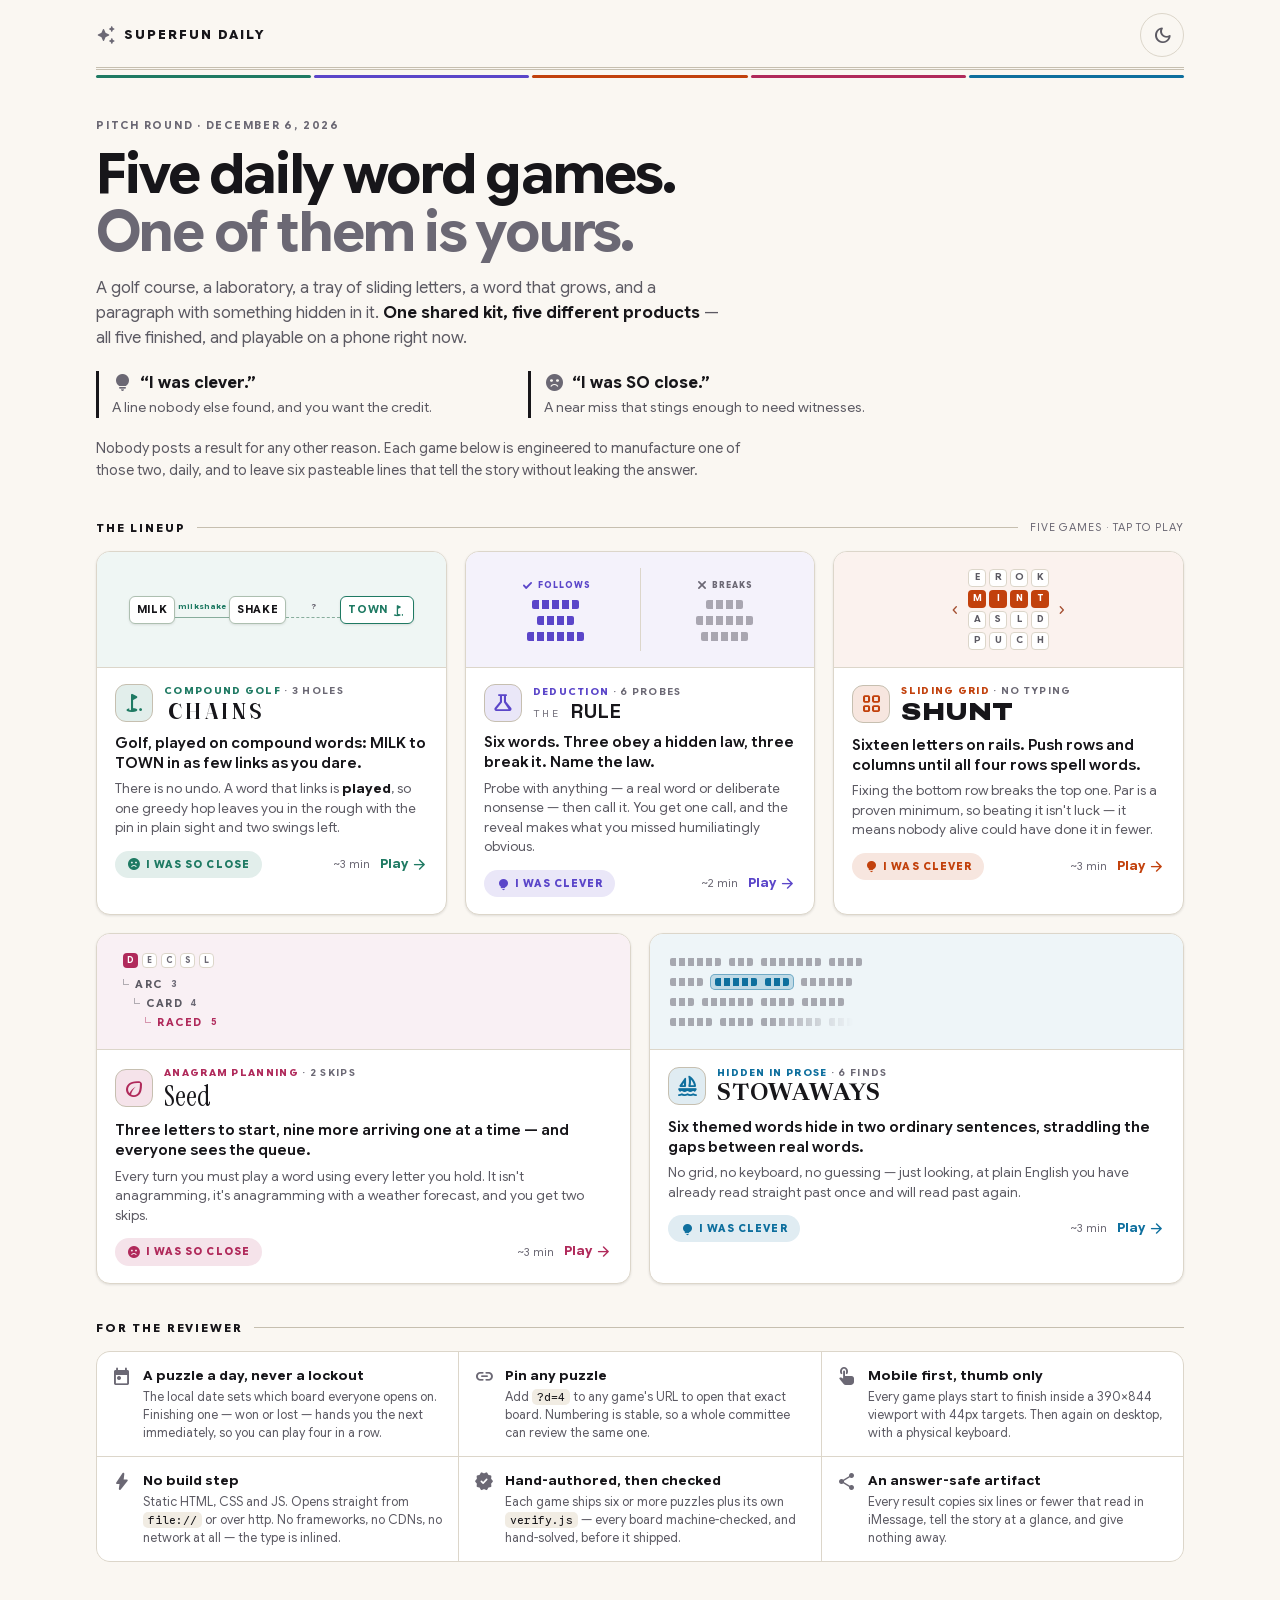
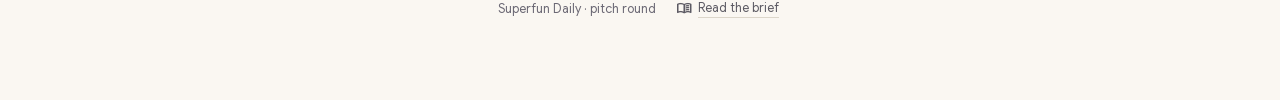
==== commit d6dd7e29: "Close the accessibility reviewer's three remaining objections The committee returned 8.1 overall wit" ====
--- a/index.html
+++ b/index.html
@@ -3,93 +3,628 @@
 <head>
 <meta charset="utf-8">
 <meta name="viewport" content="width=device-width, initial-scale=1, viewport-fit=cover">
-<title>Superfun Daily — five pitches</title>
+<title>Superfun Daily — five daily word games</title>
+<meta name="description" content="Five finished, playable daily word game pitches: Chains, The Rule, Shunt, Seed and Stowaways.">
 <link rel="stylesheet" href="shared/fonts.css">
 <link rel="stylesheet" href="shared/icons.css">
 <link rel="stylesheet" href="shared/kit.css">
+<!-- The five display faces, each the same self-contained base64 stylesheet the
+     game itself links — no network request, still opens from file://.
+     This page used to set all five wordmarks in one typeface and separate them
+     with weight, case and tracking alone. Measured, that left Chains and
+     Stowaways at the SAME face, the same 22px and the same tracking, differing
+     only by 600 vs 500 — two wordmarks nobody could tell apart, on the one page
+     whose entire job is the claim that these are five products. A reviewer opens
+     the cover and then opens Chains, and if the wordmark changes typeface on the
+     way in, the cover was a placeholder. So each card now wears its game's own
+     face, at its game's own settings. -->
+<link rel="stylesheet" href="chains/font.css">
+<link rel="stylesheet" href="rule/font.css">
+<link rel="stylesheet" href="shunt/font.css">
+<link rel="stylesheet" href="seed/font.css">
+<link rel="stylesheet" href="stowaways/font.css">
+<!-- kit.js in the head, not at the foot: it applies the stored theme before
+     first paint, so the cover never flashes the wrong one. -->
+<script src="shared/kit.js"></script>
 <style>
-  .wrap { max-width: 620px; margin: 0 auto; padding: 28px 18px calc(40px + var(--safe-b)); }
-  .hero { text-align: center; padding: 18px 0 26px; border-bottom: 1px solid var(--line); margin-bottom: 26px; }
-  .hero .eyebrow { font-size: 11px; letter-spacing: .18em; text-transform: uppercase; color: var(--ink-3); font-weight: 700; }
-  .hero h1 { font-family: var(--font-display); font-size: clamp(32px, 9vw, 46px); margin: 8px 0 10px; font-weight: 600; line-height: 1.05; }
-  .hero p { color: var(--ink-2); font-size: 15.5px; margin: 0 auto; max-width: 44ch; }
-  .grid { display: grid; gap: 14px; }
-  .card {
-    display: block; text-decoration: none; color: inherit;
-    background: var(--white); border: 1px solid var(--line);
-    border-radius: var(--r);
-    padding: 16px 18px; box-shadow: var(--shadow-1);
-    transition: transform .14s, box-shadow .18s, border-color .18s;
-  }
-  .card:hover { border-color: var(--c); }
-  .card:hover { transform: translateY(-2px); box-shadow: var(--shadow-2); }
-  .card .top { display: flex; align-items: baseline; gap: 10px; }
-  .card h2 { font-family: var(--font-display); font-size: 23px; margin: 0; font-weight: 600; letter-spacing: .02em; }
-  .card .dna { margin-left: auto; font-size: 10.5px; letter-spacing: .08em; text-transform: uppercase; color: var(--c); font-weight: 700; white-space: nowrap; }
-  .card .hook { color: var(--ink); font-size: 15px; margin: 7px 0 4px; font-weight: 600; }
-  .card .why { color: var(--ink-2); font-size: 13.5px; margin: 0; }
-  .card .go { margin-top: 12px; display: flex; gap: 8px; align-items: center; font-size: 12.5px; color: var(--ink-3); }
-  .card .go b { color: var(--c); font-weight: 700; }
-  .foot { margin-top: 30px; text-align: center; color: var(--ink-3); font-size: 12.5px; line-height: 1.7; }
-  .foot a { color: var(--ink-2); }
+/* ==================================================================
+   THE COVER
+   The publisher's chrome is deliberately monochrome. The only colour
+   on this page belongs to the five games, so the lineup reads as five
+   products rather than one template in five tints.
+
+   --accent is restated in all four theme branches (base, media-dark,
+   [data-theme=dark], [data-theme=light]) because setting it on :root
+   here out-cascades the kit's own dark values.
+   ================================================================== */
+:root {
+  --accent:#17161a; --accent-soft:#e9e3d7; --accent-ink:#faf7f2;
+  /* how hard a game's accent is mixed into a panel; dark needs more */
+  --mix-1:7%; --mix-2:13%; --mix-3:26%;
+}
+@media (prefers-color-scheme: dark) {
+  :root { --accent:#f4f1ea; --accent-soft:#2c2a34; --accent-ink:#16151a;
+          --mix-1:11%; --mix-2:20%; --mix-3:34%; }
+}
+:root[data-theme="dark"] {
+  --accent:#f4f1ea; --accent-soft:#2c2a34; --accent-ink:#16151a;
+  --mix-1:11%; --mix-2:20%; --mix-3:34%;
+}
+:root[data-theme="light"] {
+  --accent:#17161a; --accent-soft:#e9e3d7; --accent-ink:#faf7f2;
+  --mix-1:7%; --mix-2:13%; --mix-3:26%;
+}
+
+.wrap { max-width: 1140px; margin: 0 auto; padding: 0 18px calc(44px + var(--safe-b)); }
+
+/* ---------- masthead ---------- */
+.masthead {
+  display: flex; align-items: center; gap: 10px;
+  padding: 13px 0 10px; border-bottom: 3px double var(--line-2);
+}
+.pub {
+  display: flex; align-items: center; gap: 8px; min-width: 0;
+  font-size: 13px; font-weight: 800; letter-spacing: .15em; text-transform: uppercase;
+}
+.pub .ms { --ms-size: 20px; --ms-fill: 1; color: var(--ink-3); flex: 0 0 auto; }
+.masthead .iconbtn { margin-left: auto; }
+
+/* ---------- hero ---------- */
+.hero { padding: 26px 0 2px; }
+.kicker {
+  font-size: 11px; font-weight: 700; letter-spacing: .16em;
+  text-transform: uppercase; color: var(--ink-3); margin: 0 0 12px;
+}
+/* THE HEADLINE IS TWO CLAUSES AND IT GETS TWO LINES.
+   The <span> is display:block because the second clause has always been meant
+   to sit on its own line. Measured, that intent only survived at 390 and up:
+   the old clamp floored at 33px from 384px down, so at 360 the first clause
+   spilled and left "games." alone (111.7px) under a 224px line, and at 320 it
+   broke FOUR ways with two orphans — and the muted clause, at 317px, was the
+   longest line on the page. A de-emphasised line cannot be the widest thing
+   in the composition; that is the hierarchy stated and then contradicted.
+
+   So the ramp now actually ramps. 8.3vw carries the size down with the
+   viewport instead of parking on a floor 0.54px below the 390 value, and it
+   is set so the FIRST clause — the wide one, 10.36em — still clears the
+   measure at 320. Two lines everywhere from 289px up, longest line always the
+   black one. balance and the non-breaking joins in the markup are the belt
+   and braces: if a fallback face ever does force a wrap, it wraps between the
+   clauses' own words and can never strand a six-character orphan again. */
+.hero h1 {
+  font-family: var(--font-display); margin: 0 0 15px;
+  font-size: clamp(24px, 8.3vw, 56px); line-height: 1.03;
+  letter-spacing: -.032em; font-weight: 700; max-width: 22ch;
+  text-wrap: pretty;    /* fallback where balance is unsupported */
+  text-wrap: balance;
+}
+.hero h1 span { display: block; color: var(--ink-3); }
+.deck { font-size: 16.5px; line-height: 1.5; color: var(--ink-2); margin: 0 0 20px; max-width: 58ch; }
+.deck b { color: var(--ink); font-weight: 650; }
+
+.feels { display: grid; gap: 15px; margin: 0 0 20px; }
+.feels .f { border-left: 3px solid var(--ink); padding: 1px 0 1px 13px; }
+.feels .f b { display: flex; align-items: center; gap: 8px; font-size: 16px; font-weight: 700; }
+.feels .f b .ms { --ms-size: 20px; --ms-fill: 1; color: var(--ink-3); }
+.feels .f i { display: block; font-style: normal; font-size: 14px; color: var(--ink-2); margin-top: 2px; }
+.argue { font-size: 14.5px; line-height: 1.5; color: var(--ink-2); max-width: 66ch; margin: 0; }
+
+/* ---------- section rules ---------- */
+.secrule { display: flex; align-items: center; gap: 12px; margin: 36px 0 15px; }
+.secrule h2 { margin: 0; font-size: 11.5px; font-weight: 800; letter-spacing: .16em; text-transform: uppercase; }
+/* --line-2, not --line. The two labels this rule runs between are both set in
+   --ink-3, which the kit just moved from #8e8b96 to #6b6874 in light and from
+   #77737f to #95919f in dark — a jump from 3.13:1 to 5.09:1 on paper. At the
+   old --line (1.35:1 light, 1.45:1 dark) the rule survived by being roughly as
+   quiet as the labels; against the new ones it read as a printing fault. 1.71
+   and 1.98 is still a hairline, and it is the same value the masthead's own
+   double rule already uses. */
+.secrule i { flex: 1; height: 1px; background: var(--line-2); }
+.secrule em { font-style: normal; font-size: 11px; letter-spacing: .1em; text-transform: uppercase; color: var(--ink-3); }
+
+/* ---------- the lineup ----------
+   Each game brings its own hue from its own demo, in both themes. Only
+   --c is branched; every panel tint is mixed from it against --white,
+   which already flips with the theme. */
+.g-chains { --c-l:#1f7a63; --c-d:#6cc4a8; }
+.g-rule   { --c-l:#5b46c9; --c-d:#a596f2; }
+.g-shunt  { --c-l:#c2410c; --c-d:#f0762f; }
+.g-seed   { --c-l:#b02a5b; --c-d:#f0789c; }
+.g-stow   { --c-l:#0e6f9e; --c-d:#4aa8d8; }
+.card, .spectrum i { --c: var(--c-l); }
+@media (prefers-color-scheme: dark) { .card, .spectrum i { --c: var(--c-d); } }
+:root[data-theme="dark"]  .card, :root[data-theme="dark"]  .spectrum i { --c: var(--c-d); }
+:root[data-theme="light"] .card, :root[data-theme="light"] .spectrum i { --c: var(--c-l); }
+
+/* five hues under one masthead: the lineup, stated before it is listed */
+.spectrum { display: flex; gap: 3px; margin-top: 5px; }
+.spectrum i { flex: 1; height: 3px; border-radius: 2px; background: var(--c); }
+
+.lineup { display: grid; gap: 16px; }
+.card {
+  display: block; text-decoration: none; color: inherit; overflow: hidden;
+  background: var(--white); border: 1px solid var(--line);
+  border-radius: var(--r); box-shadow: var(--shadow-1);
+  transition: transform .2s var(--ease-out), box-shadow .22s, border-color .22s;
+}
+/* kit's global :focus-visible would flatten the card's radius to 4px */
+.card:focus-visible { outline: 3px solid var(--accent); outline-offset: 3px; border-radius: var(--r); }
+.card:focus-visible .tile .ms { --ms-fill: 1; }
+@media (hover: hover) {
+  .card:hover { transform: translateY(-3px); box-shadow: var(--shadow-2);
+                border-color: color-mix(in srgb, var(--c) 55%, var(--line)); }
+  .card:hover .go .ms { transform: translateX(3px); }
+  .card:hover .tile .ms { --ms-fill: 1; }
+}
+/* after the hover block, so a press still reads as a press on a mouse */
+.card:active { transform: translateY(0) scale(.993); box-shadow: var(--shadow-1); }
+
+.card .body { padding: 14px 16px 15px; }
+.head { display: flex; align-items: center; gap: 11px; margin-bottom: 10px; }
+.tile {
+  flex: 0 0 38px; width: 38px; height: 38px; border-radius: 11px;
+  display: grid; place-items: center; color: var(--c);
+  background: color-mix(in srgb, var(--c) var(--mix-2), var(--white));
+}
+.tile .ms { --ms-size: 22px; --ms-wght: 500; }
+.head .txt { min-width: 0; }
+.kick {
+  display: block; margin-bottom: 2px; font-size: 10px; font-weight: 700;
+  letter-spacing: .13em; text-transform: uppercase; color: var(--ink-3);
+  white-space: nowrap; overflow: hidden; text-overflow: ellipsis;
+}
+.kick b { color: var(--c); font-weight: 800; }
+.card h3 { font-family: var(--font-display); margin: 0; font-size: 22px; line-height: 1.04; font-weight: 700; letter-spacing: -.012em; }
+.hook { margin: 0 0 6px; font-size: 15px; font-weight: 600; line-height: 1.35; }
+.why  { margin: 0; font-size: 13.5px; line-height: 1.45; color: var(--ink-2); }
+/* the display face has no true italic — emphasis is weight, not a slant */
+.why em { font-style: normal; font-weight: 700; color: var(--ink); }
+.rail { display: flex; align-items: center; gap: 10px; margin-top: 13px; }
+.kchip.feel { background: color-mix(in srgb, var(--c) var(--mix-2), var(--white)); border-color: transparent; color: var(--c); }
+.mins { margin-left: auto; font-size: 11.5px; color: var(--ink-3); white-space: nowrap; }
+.go { display: inline-flex; align-items: center; gap: 3px; font-size: 13px; font-weight: 700; color: var(--c); white-space: nowrap; }
+.go .ms { --ms-size: 17px; transition: transform .2s var(--ease-out); }
+
+/* FIVE WORDMARKS, FIVE FACES.
+   Each is the lockup from that game's own app bar, reproduced here: same
+   typeface, same variation settings, same case, same tracking. Open a card and
+   the wordmark you tapped is the wordmark at the top of the screen you land on.
+   `font-weight: normal` sits under every variable one on purpose — the browser
+   would otherwise synthesise a bold on top of an axis that already carries the
+   weight, and a double-bolded Fraunces is a different typeface again. */
+.card h3 { font-weight: normal; }
+
+.g-chains h3 {                                    /* Fraunces, engraved plate */
+  font-family: 'Fraunces', Georgia, 'Times New Roman', serif;
+  font-variation-settings: 'opsz' 144, 'wght' 650;
+  font-size: 21px; text-transform: uppercase;
+  letter-spacing: .17em; text-indent: .17em;      /* tracking added on the right
+                                                     is optically centred back */
+}
+.g-rule h3 {                                      /* Space Grotesk, bench label */
+  font-family: 'Space Grotesk', var(--font-display);
+  font-variation-settings: 'wght' 700;
+  font-size: 20px; text-transform: uppercase; letter-spacing: .055em;
+}
+.g-rule h3 .the {
+  font-size: 10.5px; font-variation-settings: 'wght' 400; letter-spacing: .26em;
+  color: var(--ink-3); margin-right: .34em; vertical-align: .14em;
+}
+.g-shunt h3 {                                     /* Archivo, machined */
+  font-family: 'Archivo', var(--font-display);
+  font-variation-settings: 'wdth' 125, 'wght' 900;
+  font-size: 23px; text-transform: uppercase; letter-spacing: .012em;
+}
+.g-seed h3 {                                      /* Instrument Serif, botanical */
+  font-family: 'Instrument Serif', Georgia, 'Times New Roman', serif;
+  font-size: 28px; letter-spacing: .004em; line-height: .98;
+}
+.g-stow h3 {                                      /* Newsreader, newspaper flag */
+  font-family: 'Newsreader', 'Iowan Old Style', Georgia, 'Times New Roman', serif;
+  font-variation-settings: 'opsz' 60, 'wght' 620;
+  font-size: 23px; text-transform: uppercase; letter-spacing: .04em;
+}
+
+/* ---------- the miniatures ----------
+   A fragment of each board, drawn in CSS. No SVG, no screenshots: they
+   have to be legible at 98px tall and correct in both themes. */
+.mini {
+  position: relative; height: 98px; overflow: hidden;
+  display: flex; align-items: center; justify-content: center;
+  border-bottom: 1px solid var(--line);
+  background: color-mix(in srgb, var(--c) var(--mix-1), var(--white));
+  /* A muted mark inside a miniature answers to the PANEL, not to the page.
+     --ink-3 is tuned against --paper and --white; measured on these tinted
+     panels it lands 4.87–4.97 in light — fine — but 4.08–4.34 in dark, because
+     there the panel is a LIFT off --white rather than a wash into it, and the
+     8–9px labels in here ("BREAKS", the "?", the step counts) are the smallest
+     type on the page. One step to --ink-2 in dark puts all five back over 4.5
+     and leaves the light values, which were already right, untouched. */
+  --ink-mini: var(--ink-3);
+}
+@media (prefers-color-scheme: dark) { .mini { --ink-mini: var(--ink-2); } }
+:root[data-theme="dark"]  .mini { --ink-mini: var(--ink-2); }
+:root[data-theme="light"] .mini { --ink-mini: var(--ink-3); }
+
+/* CHAINS — the vertical chain, laid on its side: two words played, the
+   pin still behind a dashed link you have not covered yet. */
+.m-chain { padding: 0 8px; }
+.m-chain .pl {
+  font-size: 11px; font-weight: 700; letter-spacing: .06em; white-space: nowrap;
+  background: var(--white); border: 1px solid color-mix(in srgb, var(--c) 25%, var(--line));
+  border-radius: 6px; padding: 5px 7px; box-shadow: var(--shadow-1);
+}
+.m-chain .pin { display: inline-flex; align-items: center; gap: 4px; border-color: var(--c); color: var(--c); }
+.m-chain .pin .ms { --ms-size: 14px; --ms-fill: 1; }
+.m-chain .lnk { display: flex; flex-direction: column; align-items: center; gap: 4px; width: 54px; flex: 0 1 54px; }
+.m-chain .lnk i { font-style: normal; font-size: 8px; font-weight: 700; color: var(--c); letter-spacing: .01em; }
+.m-chain .lnk b { width: 100%; border-top: 1.5px solid color-mix(in srgb, var(--c) 45%, var(--line)); }
+.m-chain .gap i { color: var(--ink-mini); }
+.m-chain .gap b { border-top-style: dashed; }
+
+/* THE RULE — three words obey, three break, and nothing about them says why */
+.m-rule { padding: 0 6px; }
+.m-rule .col { flex: 1; display: flex; flex-direction: column; align-items: center; gap: 7px; }
+.m-rule .hd {
+  display: flex; align-items: center; gap: 4px; margin-bottom: 1px;
+  font-size: 8.5px; font-weight: 800; letter-spacing: .12em; text-transform: uppercase; color: var(--ink-mini);
+}
+.m-rule .ok .hd { color: var(--c); }
+.m-rule .hd .ms { --ms-size: 13px; --ms-wght: 700; }
+.m-rule i { height: 9px; border-radius: 2px; }
+.m-rule .ok i { background: repeating-linear-gradient(90deg, var(--c) 0 7px, transparent 7px 10px); }
+.m-rule .no i { background: repeating-linear-gradient(90deg, color-mix(in srgb, var(--ink-3) 55%, transparent) 0 7px, transparent 7px 10px); }
+.m-rule .vr { width: 1px; align-self: stretch; margin: 16px 0; background: var(--line); }
+
+/* SHUNT — sixteen letters on rails, one row already lit */
+.m-grid { gap: 5px; }
+.m-grid .g4 { display: grid; grid-template-columns: repeat(4, 18px); gap: 3px; }
+.m-grid .g4 i {
+  font-style: normal; height: 18px; display: grid; place-items: center;
+  font-size: 9.5px; font-weight: 700; border-radius: 4px; color: var(--ink-2);
+  background: var(--white); border: 1px solid var(--line);
+}
+.m-grid .g4 i.lit { background: var(--c); border-color: transparent; color: var(--white); }
+.m-grid .ar { --ms-size: 16px; color: color-mix(in srgb, var(--c) 65%, var(--ink-3)); }
+
+/* SEED — the queue everyone can see, and the word growing under it */
+.m-seed { flex-direction: column; align-items: flex-start; gap: 9px; padding-left: 26px; }
+.m-seed .queue { display: flex; gap: 4px; }
+.m-seed .queue i {
+  font-style: normal; width: 15px; height: 15px; display: grid; place-items: center;
+  font-size: 8.5px; font-weight: 700; border-radius: 4px; color: var(--ink-3);
+  background: var(--white); border: 1px solid var(--line);
+}
+.m-seed .queue i:first-child { background: var(--c); border-color: transparent; color: var(--white); }
+.m-seed .steps { display: flex; flex-direction: column; gap: 3px; }
+.m-seed .st { display: flex; align-items: center; gap: 8px; }
+.m-seed .st:nth-child(2) { padding-left: 11px; }
+.m-seed .st:nth-child(3) { padding-left: 22px; }
+.m-seed .st i { font-style: normal; font-size: 11px; font-weight: 700; letter-spacing: .14em; color: var(--ink-2); }
+.m-seed .st i::before {
+  content: ''; display: inline-block; width: 5px; height: 5px; margin-right: 6px;
+  vertical-align: 3px; opacity: .45;
+  border-left: 1.5px solid currentColor; border-bottom: 1.5px solid currentColor;
+}
+.m-seed .st b { font-size: 9px; font-weight: 700; color: var(--ink-mini); }
+.m-seed .st.on i, .m-seed .st.on b { color: var(--c); }
+
+/* STOWAWAYS — prose, with one word straddling the gap between two others */
+.m-prose { flex-direction: column; align-items: flex-start; gap: 12px; padding-left: 20px; }
+.m-prose .ln { display: flex; align-items: center; gap: 8px; }
+.m-prose .ln i {
+  font-style: normal; height: 8px; border-radius: 2px;
+  background: repeating-linear-gradient(90deg, color-mix(in srgb, var(--ink-3) 55%, transparent) 0 6px, transparent 6px 9px);
+}
+.m-prose .w3 { width: 24px; } .m-prose .w4 { width: 33px; }
+.m-prose .w5 { width: 42px; } .m-prose .w6 { width: 51px; } .m-prose .w7 { width: 60px; }
+.m-prose .fade { -webkit-mask-image: linear-gradient(90deg, #000 55%, transparent); mask-image: linear-gradient(90deg, #000 55%, transparent); }
+.m-prose .hit {
+  display: flex; align-items: center; gap: 8px; padding: 4px 5px; margin: -4px -1px;
+  border-radius: 5px; background: color-mix(in srgb, var(--c) var(--mix-3), var(--white));
+  box-shadow: inset 0 0 0 1px color-mix(in srgb, var(--c) 45%, transparent);
+}
+.m-prose .hit i { background: repeating-linear-gradient(90deg, var(--c) 0 6px, transparent 6px 9px); }
+
+/* ---------- reviewer notes ---------- */
+.notes {
+  display: grid; gap: 1px; background: var(--line);
+  border: 1px solid var(--line); border-radius: var(--r); overflow: hidden;
+}
+.note { background: var(--white); padding: 14px 15px; display: flex; gap: 11px; }
+.note .ms { --ms-size: 20px; --ms-fill: 1; color: var(--ink-3); flex: 0 0 auto; margin-top: 1px; }
+.note b { display: block; font-size: 13.5px; font-weight: 700; margin-bottom: 2px; }
+.note p { margin: 0; font-size: 12.5px; line-height: 1.45; color: var(--ink-2); }
+.note code { font-family: var(--font-mono); font-size: 11.5px; color: var(--ink); background: var(--paper-2); padding: 1px 5px; border-radius: 5px; }
+
+/* ---------- foot ---------- */
+.foot {
+  margin-top: 24px; display: flex; flex-wrap: wrap; justify-content: center;
+  align-items: center; gap: 4px 16px; font-size: 12.5px; color: var(--ink-3);
+}
+.foot a {
+  display: inline-flex; align-items: center; gap: 6px; padding: 13px 4px;
+  color: var(--ink-2); text-decoration: none;
+}
+.foot a .ms { --ms-size: 16px; }
+.foot a u { text-decoration: none; border-bottom: 1px solid var(--line); }
+.foot a:hover u { border-bottom-color: var(--ink-2); }
+
+/* ---------- arrival ----------
+   A cover, not a toy: one rise for the hero, one short cascade for the
+   lineup, and nothing that has to finish before the page is usable. */
+.arrive { animation: rise .5s var(--ease-out) backwards; }
+.lineup.stagger > * { animation: rise .52s var(--ease-out) backwards; animation-delay: calc(.12s + var(--i, 0) * .06s); }
+
+/* ---------- wider than a phone ---------- */
+@media (min-width: 620px) {
+  .feels { grid-template-columns: 1fr 1fr; gap: 24px; max-width: 840px; }
+  .notes { grid-template-columns: 1fr 1fr; }
+}
+@media (min-width: 720px) {
+  .wrap { padding: 0 26px calc(56px + var(--safe-b)); }
+  .lineup { grid-template-columns: repeat(6, 1fr); gap: 18px; }
+  .card { grid-column: span 3; }
+  .mini { height: 116px; }
+  .card .body { padding: 16px 18px 17px; }
+}
+/* five cards into two columns leaves one over — so the last one takes the
+   full measure and turns on its side, the way a section front's lead does */
+@media (min-width: 720px) and (max-width: 1059px) {
+  .card.wide { grid-column: span 6; display: grid; grid-template-columns: 42% 1fr; align-items: stretch; }
+  .card.wide .mini { height: 100%; border-bottom: none; border-right: 1px solid var(--line); }
+  .card.wide .body { align-self: center; }
+}
+@media (min-width: 1060px) {
+  .card { grid-column: span 2; }
+  .card:nth-child(4), .card:nth-child(5) { grid-column: span 3; }
+  .notes { grid-template-columns: repeat(3, 1fr); }
+  .hero { padding-top: 40px; }
+}
+
+@media (prefers-reduced-motion: reduce) {
+  .arrive, .lineup.stagger > * { animation: none; }
+  .card:hover { transform: none; }
+}
 </style>
 </head>
 <body>
 <div class="wrap">
-  <div class="hero">
-    <div class="eyebrow">Superfun · pitch round</div>
-    <h1>Five daily word games</h1>
-    <p>Each one built around the two feelings that actually make people post a
-       result every morning: <em>I was clever</em>, or <em>I was so close</em>.</p>
+
+  <header class="masthead">
+    <span class="pub"><span class="ms" aria-hidden="true">auto_awesome</span>Superfun Daily</span>
+    <button class="iconbtn" id="themeBtn" type="button" aria-label="Switch theme"></button>
+  </header>
+  <div class="spectrum" aria-hidden="true">
+    <i class="g-chains"></i><i class="g-rule"></i><i class="g-shunt"></i><i class="g-seed"></i><i class="g-stow"></i>
   </div>
 
-  <div class="grid">
-    <a class="card" href="chains/" style="--c:#1f7a63">
-      <div class="top"><h2>Chains</h2><span class="dna">Compound golf</span></div>
-      <p class="hook">Get from FIRE to CAR in four words. No undo.</p>
-      <p class="why">Every word must form a compound with the last. Three holes, a par,
-        and no take-backs — so a bad link strands you in the rough for real.</p>
-      <div class="go"><b>Play →</b> <span>· 3 holes · ~3 min</span></div>
+  <section class="hero arrive">
+    <p class="kicker" id="dateline">Pitch round</p>
+    <h1>Five daily word&nbsp;games. <span>One of them is&nbsp;yours.</span></h1>
+    <p class="deck">A golf course, a laboratory, a tray of sliding letters, a word that
+      grows, and a paragraph with something hidden in it. <b>One shared kit, five
+      different products</b> — all five finished, and playable on a phone right now.</p>
+
+    <div class="feels">
+      <div class="f">
+        <b><span class="ms" aria-hidden="true">lightbulb</span>“I was clever.”</b>
+        <i>A line nobody else found, and you want the credit.</i>
+      </div>
+      <div class="f">
+        <b><span class="ms" aria-hidden="true">sentiment_dissatisfied</span>“I was SO close.”</b>
+        <i>A near miss that stings enough to need witnesses.</i>
+      </div>
+    </div>
+
+    <p class="argue">Nobody posts a result for any other reason. Each game below is
+      engineered to manufacture one of those two, daily, and to leave six pasteable
+      lines that tell the story without leaking the answer.</p>
+  </section>
+
+  <div class="secrule"><h2>The lineup</h2><i></i><em>Five games · tap to play</em></div>
+
+  <div class="lineup stagger">
+
+    <a class="card g-chains" href="chains/index.html" style="--i:0">
+      <div class="mini m-chain" aria-hidden="true">
+        <span class="pl">MILK</span>
+        <span class="lnk"><i>milkshake</i><b></b></span>
+        <span class="pl">SHAKE</span>
+        <span class="lnk gap"><i>?</i><b></b></span>
+        <span class="pl pin">TOWN<span class="ms">golf_course</span></span>
+      </div>
+      <div class="body">
+        <div class="head">
+          <span class="tile"><span class="ms" aria-hidden="true">golf_course</span></span>
+          <div class="txt">
+            <span class="kick"><b>Compound golf</b> · 3 holes</span>
+            <h3>Chains</h3>
+          </div>
+        </div>
+        <p class="hook">Golf, played on compound words: MILK to TOWN in as few links as you dare.</p>
+        <p class="why">There is no undo. A word that links is <em>played</em>, so one greedy
+          hop leaves you in the rough with the pin in plain sight and two swings left.</p>
+        <div class="rail">
+          <span class="kchip feel"><span class="ms" aria-hidden="true">sentiment_dissatisfied</span>I was SO close</span>
+          <span class="mins">~3 min</span>
+          <span class="go">Play<span class="ms" aria-hidden="true">arrow_forward</span></span>
+        </div>
+      </div>
     </a>
 
-    <a class="card" href="rule/" style="--c:#5b46c9">
-      <div class="top"><h2>The Rule</h2><span class="dna">Deduction</span></div>
-      <p class="hook">Six words. Three pass, three fail. Why?</p>
-      <p class="why">Probe with any word — real or nonsense — until you can name the
-        hidden rule. Then call it. You get one call.</p>
-      <div class="go"><b>Play →</b> <span>· 6 probes · ~2 min</span></div>
+    <a class="card g-rule" href="rule/index.html" style="--i:1">
+      <div class="mini m-rule" aria-hidden="true">
+        <div class="col ok">
+          <span class="hd"><span class="ms">check</span>Follows</span>
+          <i style="width:47px"></i><i style="width:37px"></i><i style="width:57px"></i>
+        </div>
+        <span class="vr"></span>
+        <div class="col no">
+          <span class="hd"><span class="ms">close</span>Breaks</span>
+          <i style="width:37px"></i><i style="width:57px"></i><i style="width:47px"></i>
+        </div>
+      </div>
+      <div class="body">
+        <div class="head">
+          <span class="tile"><span class="ms" aria-hidden="true">science</span></span>
+          <div class="txt">
+            <span class="kick"><b>Deduction</b> · 6 probes</span>
+            <h3><span class="the">The</span> Rule</h3>
+          </div>
+        </div>
+        <p class="hook">Six words. Three obey a hidden law, three break it. Name the law.</p>
+        <p class="why">Probe with anything — a real word or deliberate nonsense — then call
+          it. You get one call, and the reveal makes what you missed humiliatingly obvious.</p>
+        <div class="rail">
+          <span class="kchip feel"><span class="ms" aria-hidden="true">lightbulb</span>I was clever</span>
+          <span class="mins">~2 min</span>
+          <span class="go">Play<span class="ms" aria-hidden="true">arrow_forward</span></span>
+        </div>
+      </div>
     </a>
 
-    <a class="card" href="shunt/" style="--c:#c2410c">
-      <div class="top"><h2>Shunt</h2><span class="dna">Tactile grid</span></div>
-      <p class="hook">Slide the rows. Slide the columns. Spell four words at once.</p>
-      <p class="why">Fixing the bottom row breaks the top one. Multiple solutions exist —
-        and the game tells you how rare yours was.</p>
-      <div class="go"><b>Play →</b> <span>· par 6 · ~3 min</span></div>
+    <a class="card g-shunt" href="shunt/index.html" style="--i:2">
+      <div class="mini m-grid" aria-hidden="true">
+        <span class="ms ar">chevron_left</span>
+        <div class="g4">
+          <i>E</i><i>R</i><i>O</i><i>K</i>
+          <i class="lit">M</i><i class="lit">I</i><i class="lit">N</i><i class="lit">T</i>
+          <i>A</i><i>S</i><i>L</i><i>D</i>
+          <i>P</i><i>U</i><i>C</i><i>H</i>
+        </div>
+        <span class="ms ar">chevron_right</span>
+      </div>
+      <div class="body">
+        <div class="head">
+          <span class="tile"><span class="ms" aria-hidden="true">grid_view</span></span>
+          <div class="txt">
+            <span class="kick"><b>Sliding grid</b> · no typing</span>
+            <h3>Shunt</h3>
+          </div>
+        </div>
+        <p class="hook">Sixteen letters on rails. Push rows and columns until all four rows spell words.</p>
+        <p class="why">Fixing the bottom row breaks the top one. Par is a proven minimum, so
+          beating it isn't luck — it means nobody alive could have done it in fewer.</p>
+        <div class="rail">
+          <span class="kchip feel"><span class="ms" aria-hidden="true">lightbulb</span>I was clever</span>
+          <span class="mins">~3 min</span>
+          <span class="go">Play<span class="ms" aria-hidden="true">arrow_forward</span></span>
+        </div>
+      </div>
     </a>
 
-    <a class="card" href="seed/" style="--c:#b02a5b">
-      <div class="top"><h2>Seed</h2><span class="dna">Growth · strategy</span></div>
-      <p class="hook">EAT → EATS → TEARS → ORATES → …</p>
-      <p class="why">One letter arrives each turn from a queue everyone can see coming.
-        Use every letter, every time. It isn't anagramming — it's planning.</p>
-      <div class="go"><b>Play →</b> <span>· 9 letters · ~3 min</span></div>
+    <a class="card g-seed" href="seed/index.html" style="--i:3">
+      <div class="mini m-seed" aria-hidden="true">
+        <div class="queue"><i>D</i><i>E</i><i>C</i><i>S</i><i>L</i></div>
+        <div class="steps">
+          <span class="st"><i>ARC</i><b>3</b></span>
+          <span class="st"><i>CARD</i><b>4</b></span>
+          <span class="st on"><i>RACED</i><b>5</b></span>
+        </div>
+      </div>
+      <div class="body">
+        <div class="head">
+          <span class="tile"><span class="ms" aria-hidden="true">eco</span></span>
+          <div class="txt">
+            <span class="kick"><b>Anagram planning</b> · 2 skips</span>
+            <h3>Seed</h3>
+          </div>
+        </div>
+        <p class="hook">Three letters to start, nine more arriving one at a time — and everyone sees the queue.</p>
+        <p class="why">Every turn you must play a word using every letter you hold. It isn't
+          anagramming, it's anagramming with a weather forecast, and you get two skips.</p>
+        <div class="rail">
+          <span class="kchip feel"><span class="ms" aria-hidden="true">sentiment_dissatisfied</span>I was SO close</span>
+          <span class="mins">~3 min</span>
+          <span class="go">Play<span class="ms" aria-hidden="true">arrow_forward</span></span>
+        </div>
+      </div>
     </a>
 
-    <a class="card" href="stowaways/" style="--c:#0e6f9e">
-      <div class="top"><h2>Stowaways</h2><span class="dna">Hidden in prose</span></div>
-      <p class="hook">Six themed words hiding in two ordinary sentences.</p>
-      <p class="why">Not a grid — a scene. The words span the gaps between real words,
-        camouflaged by meaning, and your eye reads straight past them.</p>
-      <div class="go"><b>Play →</b> <span>· 6 finds · ~3 min</span></div>
+    <a class="card g-stow wide" href="stowaways/index.html" style="--i:4">
+      <div class="mini m-prose" aria-hidden="true">
+        <span class="ln"><i class="w6"></i><i class="w3"></i><i class="w7"></i><i class="w4"></i></span>
+        <span class="ln"><i class="w4"></i><span class="hit"><i class="w5"></i><i class="w3"></i></span><i class="w6"></i></span>
+        <span class="ln"><i class="w3"></i><i class="w6"></i><i class="w4"></i><i class="w5"></i></span>
+        <span class="ln fade"><i class="w5"></i><i class="w4"></i><i class="w7"></i><i class="w3"></i></span>
+      </div>
+      <div class="body">
+        <div class="head">
+          <span class="tile"><span class="ms" aria-hidden="true">sailing</span></span>
+          <div class="txt">
+            <span class="kick"><b>Hidden in prose</b> · 6 finds</span>
+            <h3>Stowaways</h3>
+          </div>
+        </div>
+        <p class="hook">Six themed words hide in two ordinary sentences, straddling the gaps between real words.</p>
+        <p class="why">No grid, no keyboard, no guessing — just looking, at plain English you
+          have already read straight past once and will read past again.</p>
+        <div class="rail">
+          <span class="kchip feel"><span class="ms" aria-hidden="true">lightbulb</span>I was clever</span>
+          <span class="mins">~3 min</span>
+          <span class="go">Play<span class="ms" aria-hidden="true">arrow_forward</span></span>
+        </div>
+      </div>
     </a>
+
   </div>
 
+  <div class="secrule"><h2>For the reviewer</h2><i></i></div>
+
+  <div class="notes">
+    <div class="note">
+      <span class="ms" aria-hidden="true">today</span>
+      <div><b>A puzzle a day, never a lockout</b>
+        <p>The local date sets which board everyone opens on. Finishing one — won or
+          lost — hands you the next immediately, so you can play four in a row.</p></div>
+    </div>
+    <div class="note">
+      <span class="ms" aria-hidden="true">link</span>
+      <div><b>Pin any puzzle</b>
+        <p>Add <code>?d=4</code> to any game's URL to open that exact board. Numbering is
+          stable, so a whole committee can review the same one.</p></div>
+    </div>
+    <div class="note">
+      <span class="ms" aria-hidden="true">touch_app</span>
+      <div><b>Mobile first, thumb only</b>
+        <p>Every game plays start to finish inside a 390×844 viewport with 44px targets.
+          Then again on desktop, with a physical keyboard.</p></div>
+    </div>
+    <div class="note">
+      <span class="ms" aria-hidden="true">bolt</span>
+      <div><b>No build step</b>
+        <p>Static HTML, CSS and JS. Opens straight from <code>file://</code> or over http.
+          No frameworks, no CDNs, no network at all — the type is inlined.</p></div>
+    </div>
+    <div class="note">
+      <span class="ms" aria-hidden="true">verified</span>
+      <div><b>Hand-authored, then checked</b>
+        <p>Each game ships six or more puzzles plus its own <code>verify.js</code> — every
+          board machine-checked, and hand-solved, before it shipped.</p></div>
+    </div>
+    <div class="note">
+      <span class="ms" aria-hidden="true">share</span>
+      <div><b>An answer-safe artifact</b>
+        <p>Every result copies six lines or fewer that read in iMessage, tell the story
+          at a glance, and give nothing away.</p></div>
+    </div>
+  </div>
+
   <p class="foot">
-    Mobile first, desktop supported. Each demo rotates a new puzzle daily —
-    add <code>?d=2</code> to any URL to jump to another day.<br>
-    Read the round brief in <a href="BRIEF.md">BRIEF.md</a>.
+    <span>Superfun Daily · pitch round</span>
+    <a href="BRIEF.md"><span class="ms" aria-hidden="true">menu_book</span><u>Read the brief</u></a>
   </p>
+
 </div>
+
+<script>
+(function () {
+  'use strict';
+  Kit.themeToggle(document.getElementById('themeBtn'));
+  var d = document.getElementById('dateline');
+  if (d) d.textContent = 'Pitch round · ' + Kit.dateLabel();
+})();
+</script>
 </body>
 </html>
--- a/shared/kit.css
+++ b/shared/kit.css
@@ -14,7 +14,7 @@
   --paper-2:    #f1ece3;
   --ink:        #17161a;
   --ink-2:      #5c5a63;
-  --ink-3:      #8e8b96;
+  --ink-3:      #6b6874;
   --line:       #dcd6ca;
   --line-2:     #c6bfb0;
   --white:      #ffffff;
@@ -23,9 +23,9 @@
   --accent-soft: #d9ece5;
   --accent-ink:  #ffffff;
 
-  --good:       #2e7d4f;
+  --good:       #2a7449;
   --good-soft:  #dcefe2;
-  --warn:       #b8860b;
+  --warn:       #8a6508;
   --warn-soft:  #f7ecd0;
   --bad:        #b3402f;
   --bad-soft:   #f7e0da;
@@ -68,7 +68,7 @@
     --paper-2: #1f1e25;
     --ink:     #f4f1ea;
     --ink-2:   #a7a3b0;
-    --ink-3:   #77737f;
+    --ink-3:   #95919f;
     --line:    #35323d;
     --line-2:  #4a4653;
     --white:   #24232b;
@@ -83,14 +83,14 @@
 }
 :root[data-theme="dark"] {
   --paper:   #16151a; --paper-2: #1f1e25; --ink: #f4f1ea; --ink-2: #a7a3b0;
-  --ink-3:   #77737f; --line: #35323d; --line-2: #4a4653; --white: #24232b;
+  --ink-3:   #95919f; --line: #35323d; --line-2: #4a4653; --white: #24232b;
   --accent-soft: #17342c; --good-soft: #17311f; --warn-soft: #3a2f12; --bad-soft: #3a1f19;
   --shadow-1: 0 1px 3px rgba(0,0,0,.45), 0 1px 2px rgba(0,0,0,.3);
   --shadow-2: 0 4px 16px rgba(0,0,0,.5), 0 2px 6px rgba(0,0,0,.35);
 }
 :root[data-theme="light"] {
   --paper: #faf7f2; --paper-2: #f1ece3; --ink: #17161a; --ink-2: #5c5a63;
-  --ink-3: #8e8b96; --line: #dcd6ca; --line-2: #c6bfb0; --white: #ffffff;
+  --ink-3: #6b6874; --line: #dcd6ca; --line-2: #c6bfb0; --white: #ffffff;
   --accent-soft: #d9ece5; --good-soft: #dcefe2; --warn-soft: #f7ecd0; --bad-soft: #f7e0da;
 }
 
@@ -173,7 +173,12 @@
 
 /* ---------- buttons ---------- */
 .btn {
-  appearance: none; border: 1px solid var(--line-2);
+  /* 1.5px on every variant, including the filled ones where it is transparent.
+     .btn.tonal needs a 1.5px rule to read as deliberate, and with border-box a
+     thicker border on one variant made the two stacked buttons on every result
+     sheet 47.8px and 48.8px — a pixel apart, which reads as sloppy in exactly
+     the screenshot this product exists to produce. */
+  appearance: none; border: 1.5px solid var(--line-2);
   background: var(--white); color: var(--ink);
   border-radius: var(--r-pill); padding: 12px 20px;
   font-size: 15px; font-weight: 600; cursor: pointer;
@@ -185,6 +190,19 @@
 .btn[disabled] { opacity: .45; cursor: default; }
 .btn.primary { background: var(--accent); color: var(--accent-ink); border-color: transparent; }
 .btn.ghost { background: transparent; box-shadow: none; border-color: var(--line); color: var(--ink-2); }
+/* The second-strongest action. Every result sheet ends with two things worth
+   doing — share the result, play the next one — and giving both the filled
+   treatment meant neither was the primary. Outlined in the accent reads as
+   clearly co-important and clearly not the same weight, and it borrows the
+   game's own colour so the hierarchy is identical in all five without any of
+   them looking generic. */
+.btn.tonal {
+  background: transparent; color: var(--accent);
+  border: 1.5px solid var(--accent); box-shadow: none; font-weight: 700;
+}
+.btn.tonal:hover { background: var(--accent-soft); }
+.btn.tonal:active { background: var(--accent-soft); }
+.btn.tonal .ms { --ms-fill: 1; }
 .btn.wide { width: 100%; }
 .btn.sm { padding: 8px 14px; font-size: 13.5px; }
 /* buttons that carry a symbol centre their content and keep the label on the
@@ -284,7 +302,14 @@
 .key.wide { flex: 1.6 1 0; font-size: 12px; letter-spacing: .06em; }
 .key.act { background: var(--accent); color: var(--accent-ink); border-color: transparent; }
 .key.dim { opacity: .35; }
-@media (min-width: 620px) { .kbd { display: none; } }
+/* Hide the on-screen keys only where a real one is certain to exist. Gating on
+   width alone made Chains and The Rule uninputtable on every tablet and every
+   phone in landscape: neither game has an <input>, so above 620px there was no
+   touch path to type at all, just a desk hint telling you to use a keyboard
+   you do not have. hover+fine pointer is the actual question being asked. */
+@media (min-width: 620px) and (hover: hover) and (pointer: fine) {
+  .kbd { display: none; }
+}
 
 /* ---------- misc ---------- */
 .hint { text-align: center; font-size: 13px; color: var(--ink-3); }
--- a/chains/font.css
+++ b/chains/font.css
@@ -0,0 +1,15 @@
+/* ============================================================
+   SUPERFUN DAILY — Chains display — Fraunces
+   Google Fonts, latin + latin-ext only, inlined as base64 so every
+   demo renders correctly opened straight from file:// with no
+   network and no CDN. Regenerate with tools/mkfonts.py.
+   Source query: css2?family=Fraunces:opsz,wght@9..144,500..800
+   ============================================================ */
+/* Fraunces · latin */
+@font-face {
+  font-family: 'Fraunces';
+  font-style: normal;
+  font-weight: 500 800;
+  src: url([data-uri]) format('woff2');
+  unicode-range: U+0000-00FF, U+0131, U+0152-0153, U+02BB-02BC, U+02C6, U+02DA, U+02DC, U+0304, U+0308, U+0329, U+2000-206F, U+20AC, U+2122, U+2191, U+2193, U+2212, U+2215, U+FEFF, U+FFFD;
+}
--- a/rule/font.css
+++ b/rule/font.css
@@ -0,0 +1,15 @@
+/* ============================================================
+   SUPERFUN DAILY — The Rule display — Space Grotesk
+   Google Fonts, latin + latin-ext only, inlined as base64 so every
+   demo renders correctly opened straight from file:// with no
+   network and no CDN. Regenerate with tools/mkfonts.py.
+   Source query: css2?family=Space+Grotesk:wght@300..700
+   ============================================================ */
+/* Space Grotesk · latin */
+@font-face {
+  font-family: 'Space Grotesk';
+  font-style: normal;
+  font-weight: 300 700;
+  src: url([data-uri]) format('woff2');
+  unicode-range: U+0000-00FF, U+0131, U+0152-0153, U+02BB-02BC, U+02C6, U+02DA, U+02DC, U+0304, U+0308, U+0329, U+2000-206F, U+20AC, U+2122, U+2191, U+2193, U+2212, U+2215, U+FEFF, U+FFFD;
+}
--- a/shunt/font.css
+++ b/shunt/font.css
@@ -0,0 +1,16 @@
+/* ============================================================
+   SUPERFUN DAILY — Shunt display — Archivo
+   Google Fonts, latin + latin-ext only, inlined as base64 so every
+   demo renders correctly opened straight from file:// with no
+   network and no CDN. Regenerate with tools/mkfonts.py.
+   Source query: css2?family=Archivo:wdth,wght@100..125,600..900
+   ============================================================ */
+/* Archivo · latin */
+@font-face {
+  font-family: 'Archivo';
+  font-style: normal;
+  font-weight: 600 900;
+  font-stretch: 100% 125%;
+  src: url([data-uri]) format('woff2');
+  unicode-range: U+0000-00FF, U+0131, U+0152-0153, U+02BB-02BC, U+02C6, U+02DA, U+02DC, U+0304, U+0308, U+0329, U+2000-206F, U+20AC, U+2122, U+2191, U+2193, U+2212, U+2215, U+FEFF, U+FFFD;
+}
--- a/seed/font.css
+++ b/seed/font.css
@@ -0,0 +1,24 @@
+/* ============================================================
+   SUPERFUN DAILY — Seed display — Instrument Serif
+   Google Fonts, latin + latin-ext only, inlined as base64 so every
+   demo renders correctly opened straight from file:// with no
+   network and no CDN. Regenerate with tools/mkfonts.py.
+   Source query: css2?family=Instrument+Serif:ital@0;1
+   ============================================================ */
+/* Instrument Serif · latin */
+@font-face {
+  font-family: 'Instrument Serif';
+  font-style: italic;
+  font-weight: 400;
+  src: url([data-uri]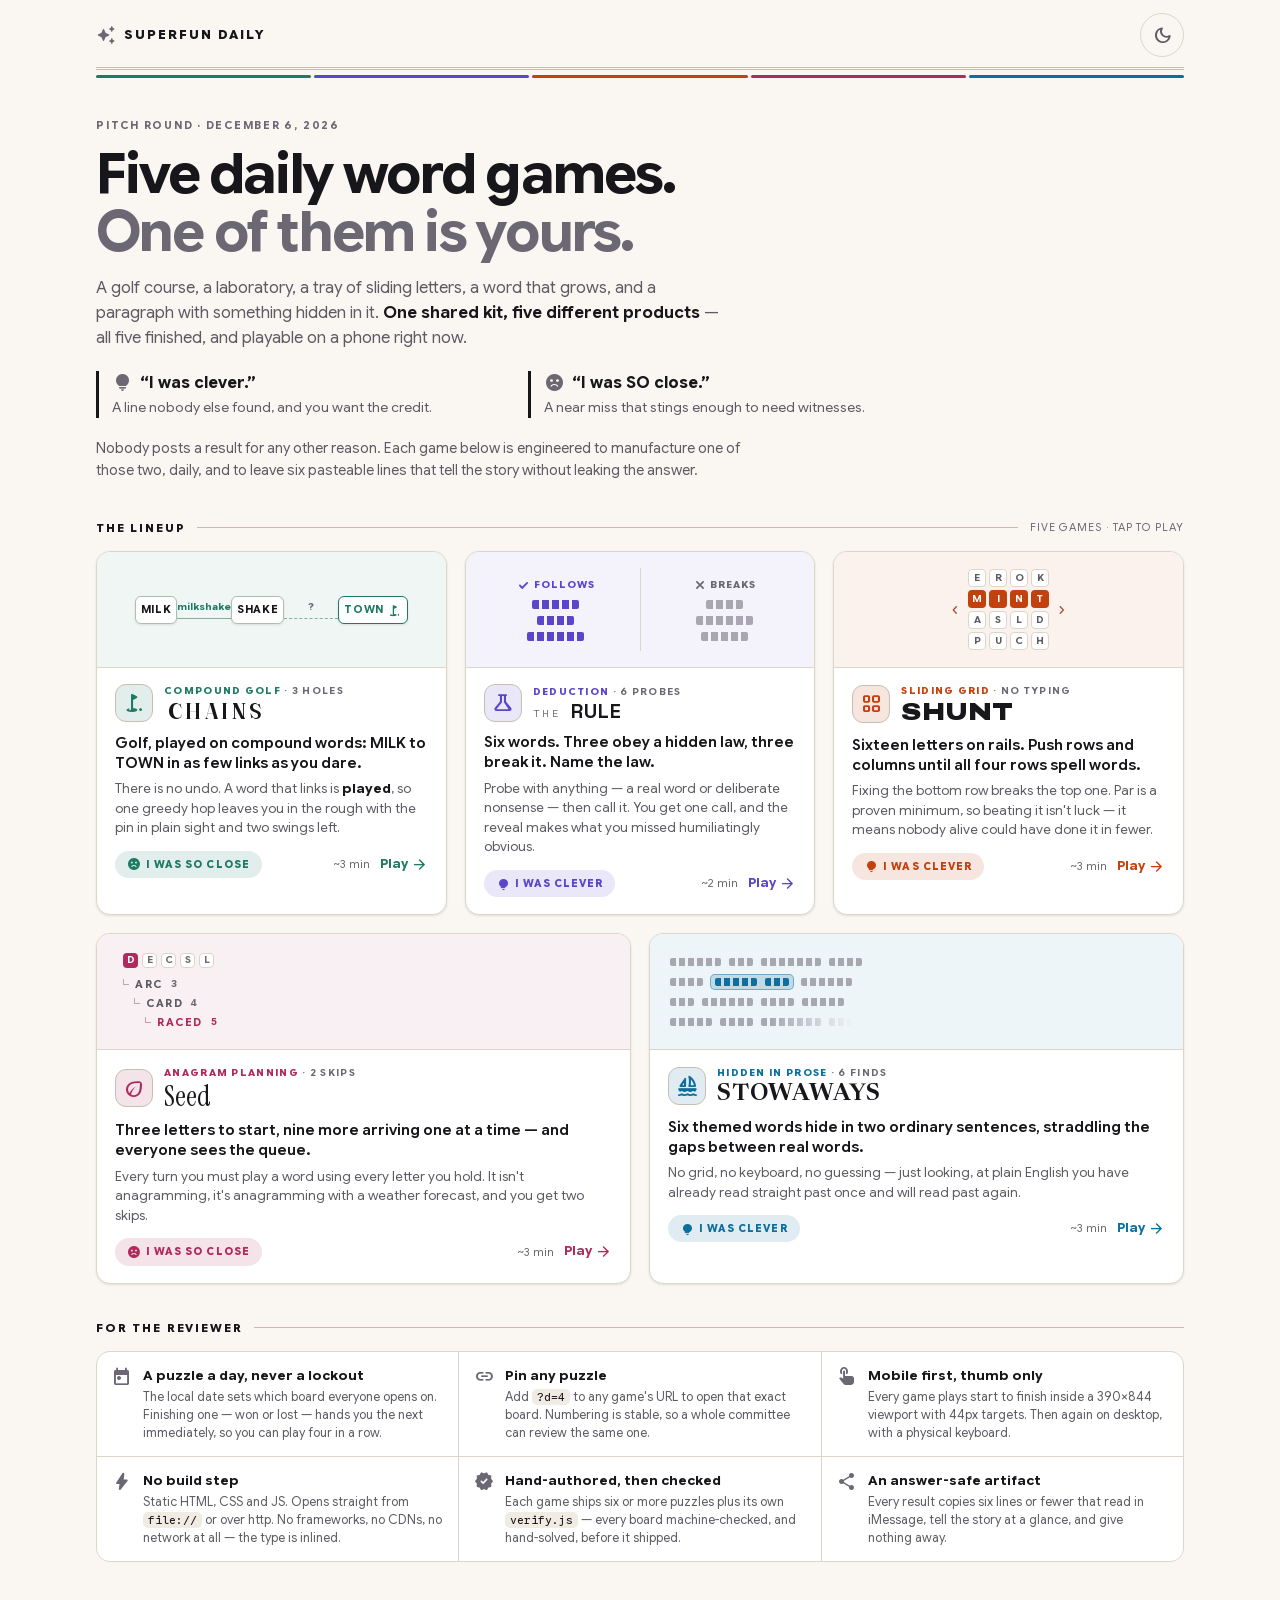
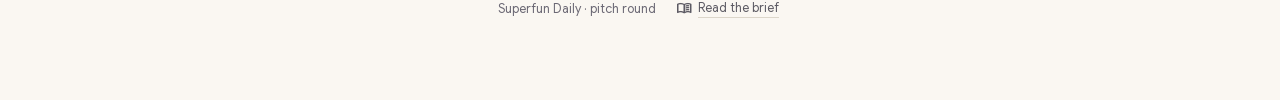
==== commit b779d3ab: "Suite-wide 10px type floor, and close the last two accessibility findings Type floor and icon semant" ====
--- a/index.html
+++ b/index.html
@@ -237,9 +237,10 @@
      --ink-3 is tuned against --paper and --white; measured on these tinted
      panels it lands 4.87–4.97 in light — fine — but 4.08–4.34 in dark, because
      there the panel is a LIFT off --white rather than a wash into it, and the
-     8–9px labels in here ("BREAKS", the "?", the step counts) are the smallest
-     type on the page. One step to --ink-2 in dark puts all five back over 4.5
-     and leaves the light values, which were already right, untouched. */
+     labels in here ("BREAKS", the "?", the step counts) are the smallest type on
+     the page — 10px now, the suite floor, and still the smallest. One step to
+     --ink-2 in dark puts all five back over 4.5 and leaves the light values,
+     which were already right, untouched. */
   --ink-mini: var(--ink-3);
 }
 @media (prefers-color-scheme: dark) { .mini { --ink-mini: var(--ink-2); } }
@@ -249,15 +250,22 @@
 /* CHAINS — the vertical chain, laid on its side: two words played, the
    pin still behind a dashed link you have not covered yet. */
 .m-chain { padding: 0 8px; }
+/* The plates carry 5px of side padding rather than 7px, and they pay for the
+   joint label below them. That label went to the suite's 10px floor, and
+   "milkshake" is a nine-character word that cannot break: measured at 320, the
+   five children filled the miniature's 266px exactly, with the two link columns
+   already shrunk to 46.6px around a 40.7px word. Two pixels off each side of
+   three plates buys back 12px — more than the 8.9px the bigger word costs — the
+   same trade Chains made on its tee tag (7/8px to 6/7px) for the same floor. */
 .m-chain .pl {
   font-size: 11px; font-weight: 700; letter-spacing: .06em; white-space: nowrap;
   background: var(--white); border: 1px solid color-mix(in srgb, var(--c) 25%, var(--line));
-  border-radius: 6px; padding: 5px 7px; box-shadow: var(--shadow-1);
+  border-radius: 6px; padding: 5px 5px; box-shadow: var(--shadow-1);
 }
 .m-chain .pin { display: inline-flex; align-items: center; gap: 4px; border-color: var(--c); color: var(--c); }
 .m-chain .pin .ms { --ms-size: 14px; --ms-fill: 1; }
 .m-chain .lnk { display: flex; flex-direction: column; align-items: center; gap: 4px; width: 54px; flex: 0 1 54px; }
-.m-chain .lnk i { font-style: normal; font-size: 8px; font-weight: 700; color: var(--c); letter-spacing: .01em; }
+.m-chain .lnk i { font-style: normal; font-size: 10px; font-weight: 700; color: var(--c); letter-spacing: 0; }
 .m-chain .lnk b { width: 100%; border-top: 1.5px solid color-mix(in srgb, var(--c) 45%, var(--line)); }
 .m-chain .gap i { color: var(--ink-mini); }
 .m-chain .gap b { border-top-style: dashed; }
@@ -265,9 +273,12 @@
 /* THE RULE — three words obey, three break, and nothing about them says why */
 .m-rule { padding: 0 6px; }
 .m-rule .col { flex: 1; display: flex; flex-direction: column; align-items: center; gap: 7px; }
+/* 10px, and .10em rather than .12em: the same trade the rest of the suite's
+   caps micro-labels make at this size — Chains' "TO PAR" went .16em to .10em on
+   the way to the floor — so the label grows in type and not in measure. */
 .m-rule .hd {
   display: flex; align-items: center; gap: 4px; margin-bottom: 1px;
-  font-size: 8.5px; font-weight: 800; letter-spacing: .12em; text-transform: uppercase; color: var(--ink-mini);
+  font-size: 10px; font-weight: 800; letter-spacing: .10em; text-transform: uppercase; color: var(--ink-mini);
 }
 .m-rule .ok .hd { color: var(--c); }
 .m-rule .hd .ms { --ms-size: 13px; --ms-wght: 700; }
@@ -281,7 +292,7 @@
 .m-grid .g4 { display: grid; grid-template-columns: repeat(4, 18px); gap: 3px; }
 .m-grid .g4 i {
   font-style: normal; height: 18px; display: grid; place-items: center;
-  font-size: 9.5px; font-weight: 700; border-radius: 4px; color: var(--ink-2);
+  font-size: 10px; font-weight: 700; line-height: 1; border-radius: 4px; color: var(--ink-2);
   background: var(--white); border: 1px solid var(--line);
 }
 .m-grid .g4 i.lit { background: var(--c); border-color: transparent; color: var(--white); }
@@ -292,7 +303,7 @@
 .m-seed .queue { display: flex; gap: 4px; }
 .m-seed .queue i {
   font-style: normal; width: 15px; height: 15px; display: grid; place-items: center;
-  font-size: 8.5px; font-weight: 700; border-radius: 4px; color: var(--ink-3);
+  font-size: 10px; font-weight: 700; line-height: 1; border-radius: 4px; color: var(--ink-3);
   background: var(--white); border: 1px solid var(--line);
 }
 .m-seed .queue i:first-child { background: var(--c); border-color: transparent; color: var(--white); }
@@ -306,7 +317,7 @@
   vertical-align: 3px; opacity: .45;
   border-left: 1.5px solid currentColor; border-bottom: 1.5px solid currentColor;
 }
-.m-seed .st b { font-size: 9px; font-weight: 700; color: var(--ink-mini); }
+.m-seed .st b { font-size: 10px; font-weight: 700; color: var(--ink-mini); }
 .m-seed .st.on i, .m-seed .st.on b { color: var(--c); }
 
 /* STOWAWAYS — prose, with one word straddling the gap between two others */
@@ -432,7 +443,7 @@
         <span class="lnk"><i>milkshake</i><b></b></span>
         <span class="pl">SHAKE</span>
         <span class="lnk gap"><i>?</i><b></b></span>
-        <span class="pl pin">TOWN<span class="ms">golf_course</span></span>
+        <span class="pl pin">TOWN<span class="ms" aria-hidden="true">golf_course</span></span>
       </div>
       <div class="body">
         <div class="head">
@@ -456,12 +467,12 @@
     <a class="card g-rule" href="rule/index.html" style="--i:1">
       <div class="mini m-rule" aria-hidden="true">
         <div class="col ok">
-          <span class="hd"><span class="ms">check</span>Follows</span>
+          <span class="hd"><span class="ms" aria-hidden="true">check</span>Follows</span>
           <i style="width:47px"></i><i style="width:37px"></i><i style="width:57px"></i>
         </div>
         <span class="vr"></span>
         <div class="col no">
-          <span class="hd"><span class="ms">close</span>Breaks</span>
+          <span class="hd"><span class="ms" aria-hidden="true">close</span>Breaks</span>
           <i style="width:37px"></i><i style="width:57px"></i><i style="width:47px"></i>
         </div>
       </div>
@@ -486,14 +497,14 @@
 
     <a class="card g-shunt" href="shunt/index.html" style="--i:2">
       <div class="mini m-grid" aria-hidden="true">
-        <span class="ms ar">chevron_left</span>
+        <span class="ms ar" aria-hidden="true">chevron_left</span>
         <div class="g4">
           <i>E</i><i>R</i><i>O</i><i>K</i>
           <i class="lit">M</i><i class="lit">I</i><i class="lit">N</i><i class="lit">T</i>
           <i>A</i><i>S</i><i>L</i><i>D</i>
           <i>P</i><i>U</i><i>C</i><i>H</i>
         </div>
-        <span class="ms ar">chevron_right</span>
+        <span class="ms ar" aria-hidden="true">chevron_right</span>
       </div>
       <div class="body">
         <div class="head">
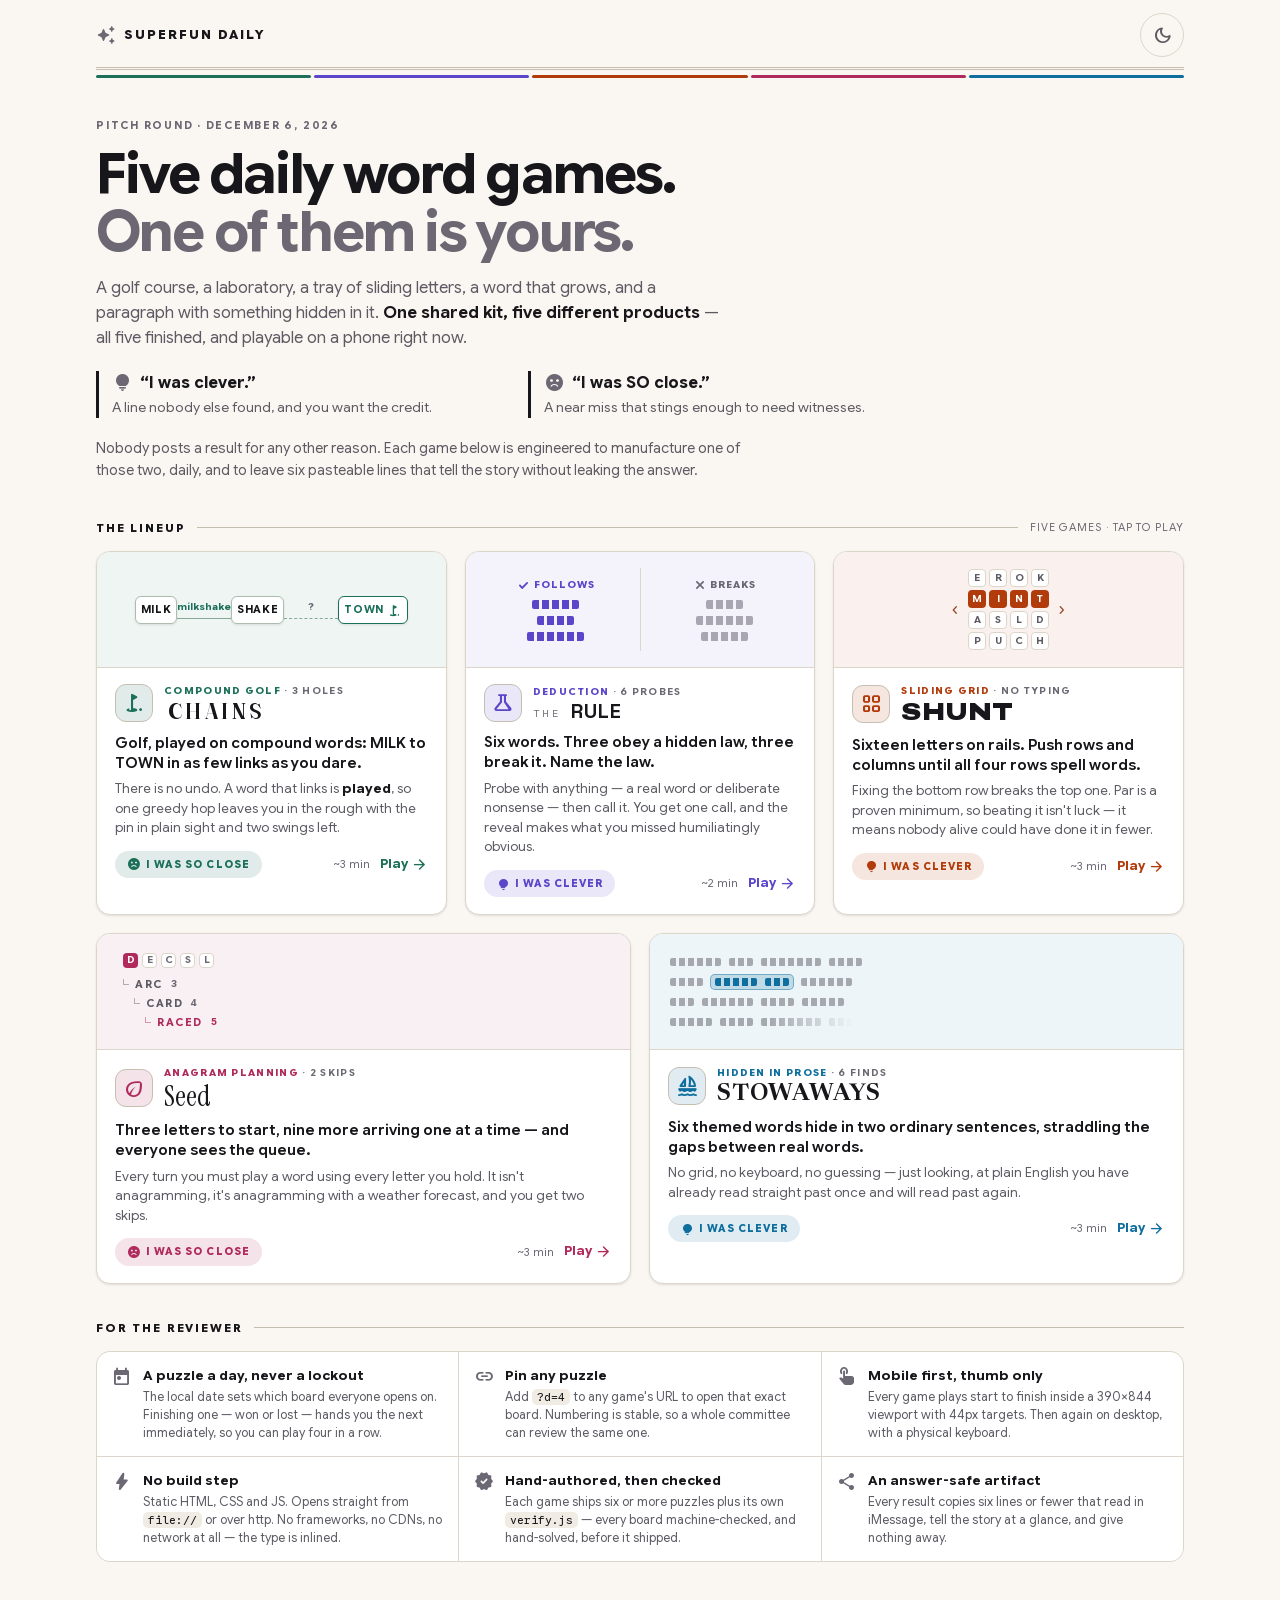
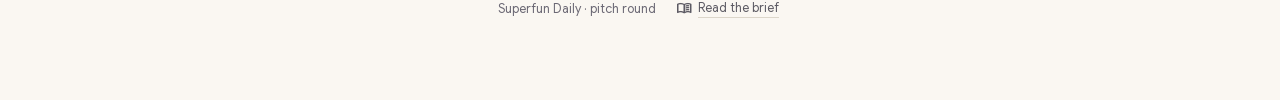
==== commit af0da820: "Retire the last stale colour copies, and ship the favicon Housekeeping the sign-off found and did no" ====
--- a/index.html
+++ b/index.html
@@ -5,6 +5,8 @@
 <meta name="viewport" content="width=device-width, initial-scale=1, viewport-fit=cover">
 <title>Superfun Daily — five daily word games</title>
 <meta name="description" content="Five finished, playable daily word game pitches: Chains, The Rule, Shunt, Seed and Stowaways.">
+<link rel="icon" href="favicon.svg" type="image/svg+xml">
+<link rel="apple-touch-icon" href="favicon.svg">
 <link rel="stylesheet" href="shared/fonts.css">
 <link rel="stylesheet" href="shared/icons.css">
 <link rel="stylesheet" href="shared/kit.css">
@@ -126,9 +128,9 @@
    Each game brings its own hue from its own demo, in both themes. Only
    --c is branched; every panel tint is mixed from it against --white,
    which already flips with the theme. */
-.g-chains { --c-l:#1f7a63; --c-d:#6cc4a8; }
+.g-chains { --c-l:#1c705a; --c-d:#6cc4a8; }
 .g-rule   { --c-l:#5b46c9; --c-d:#a596f2; }
-.g-shunt  { --c-l:#c2410c; --c-d:#f0762f; }
+.g-shunt  { --c-l:#b23b0b; --c-d:#f0762f; }
 .g-seed   { --c-l:#b02a5b; --c-d:#f0789c; }
 .g-stow   { --c-l:#0e6f9e; --c-d:#4aa8d8; }
 .card, .spectrum i { --c: var(--c-l); }
--- a/shared/kit.css
+++ b/shared/kit.css
@@ -299,7 +299,38 @@
   touch-action: manipulation; -webkit-tap-highlight-color: transparent;
 }
 .key:active { transform: scale(.94); background: var(--paper-2); box-shadow: none; }
-.key.wide { flex: 1.6 1 0; font-size: 12px; letter-spacing: .06em; }
+/* The primary action key carries a word, not a letter, and .key gives it
+   min-width: 0 — so at 1.6 flex and .06em tracking the label outgrew its own
+   pill and clipped: The Rule's PROBE at 375px (37/34) and 360px (37/32),
+   Chains' PLAY at 360px (39/37). 375 is an iPhone SE and a 13 mini; 360 is
+   the most common Android viewport there is. More of the row and less
+   tracking, rather than an ellipsis — a truncated verb on the button that
+   plays your word is not a thing to ship. */
+.key.wide {
+  flex: 1.9 1 0; font-size: 11.5px; letter-spacing: .03em;
+  /* The label is a word, and .key sets min-width: 0, so at narrow widths it
+     outgrew its own pill: PROBE clipped at 375 and 360, PLAY at 360 — and 360
+     is the most common Android viewport there is. Padding is the last thing
+     the pill can give back before the glyphs start being cut, and the label
+     stays on one line rather than being truncated: a chopped verb on the
+     button that plays your word is not a thing to ship. */
+  padding: 0 2px; white-space: nowrap;
+}
+/* Below the common phone floor the row cannot seat ten keys and two words at
+   full tracking, so the action keys take their share from the letters. */
+@media (max-width: 379px) { .key.wide { flex: 2.4 1 0; letter-spacing: .01em; } }
+/* Below 340 the row cannot seat ten keys and two words at all, so the space
+   comes out of the gaps and the pill padding rather than out of the type —
+   the 10px floor holds everywhere, including here. */
+@media (max-width: 359px) {
+  /* 3.4 rather than something smaller because the longest action label in the
+     suite is PROBE, and it has to fit un-truncated. The letter keys do not pay
+     for it: they are sized by the ten-key top row, not by this one, and stay
+     at 24px — the AA target-size floor. */
+  .key.wide { flex: 3.4 1 0; letter-spacing: 0; padding: 0 1px; }
+  .kbd-row { gap: 3px; }
+  .kbd { gap: 4px; }
+}
 .key.act { background: var(--accent); color: var(--accent-ink); border-color: transparent; }
 .key.dim { opacity: .35; }
 /* Hide the on-screen keys only where a real one is certain to exist. Gating on
